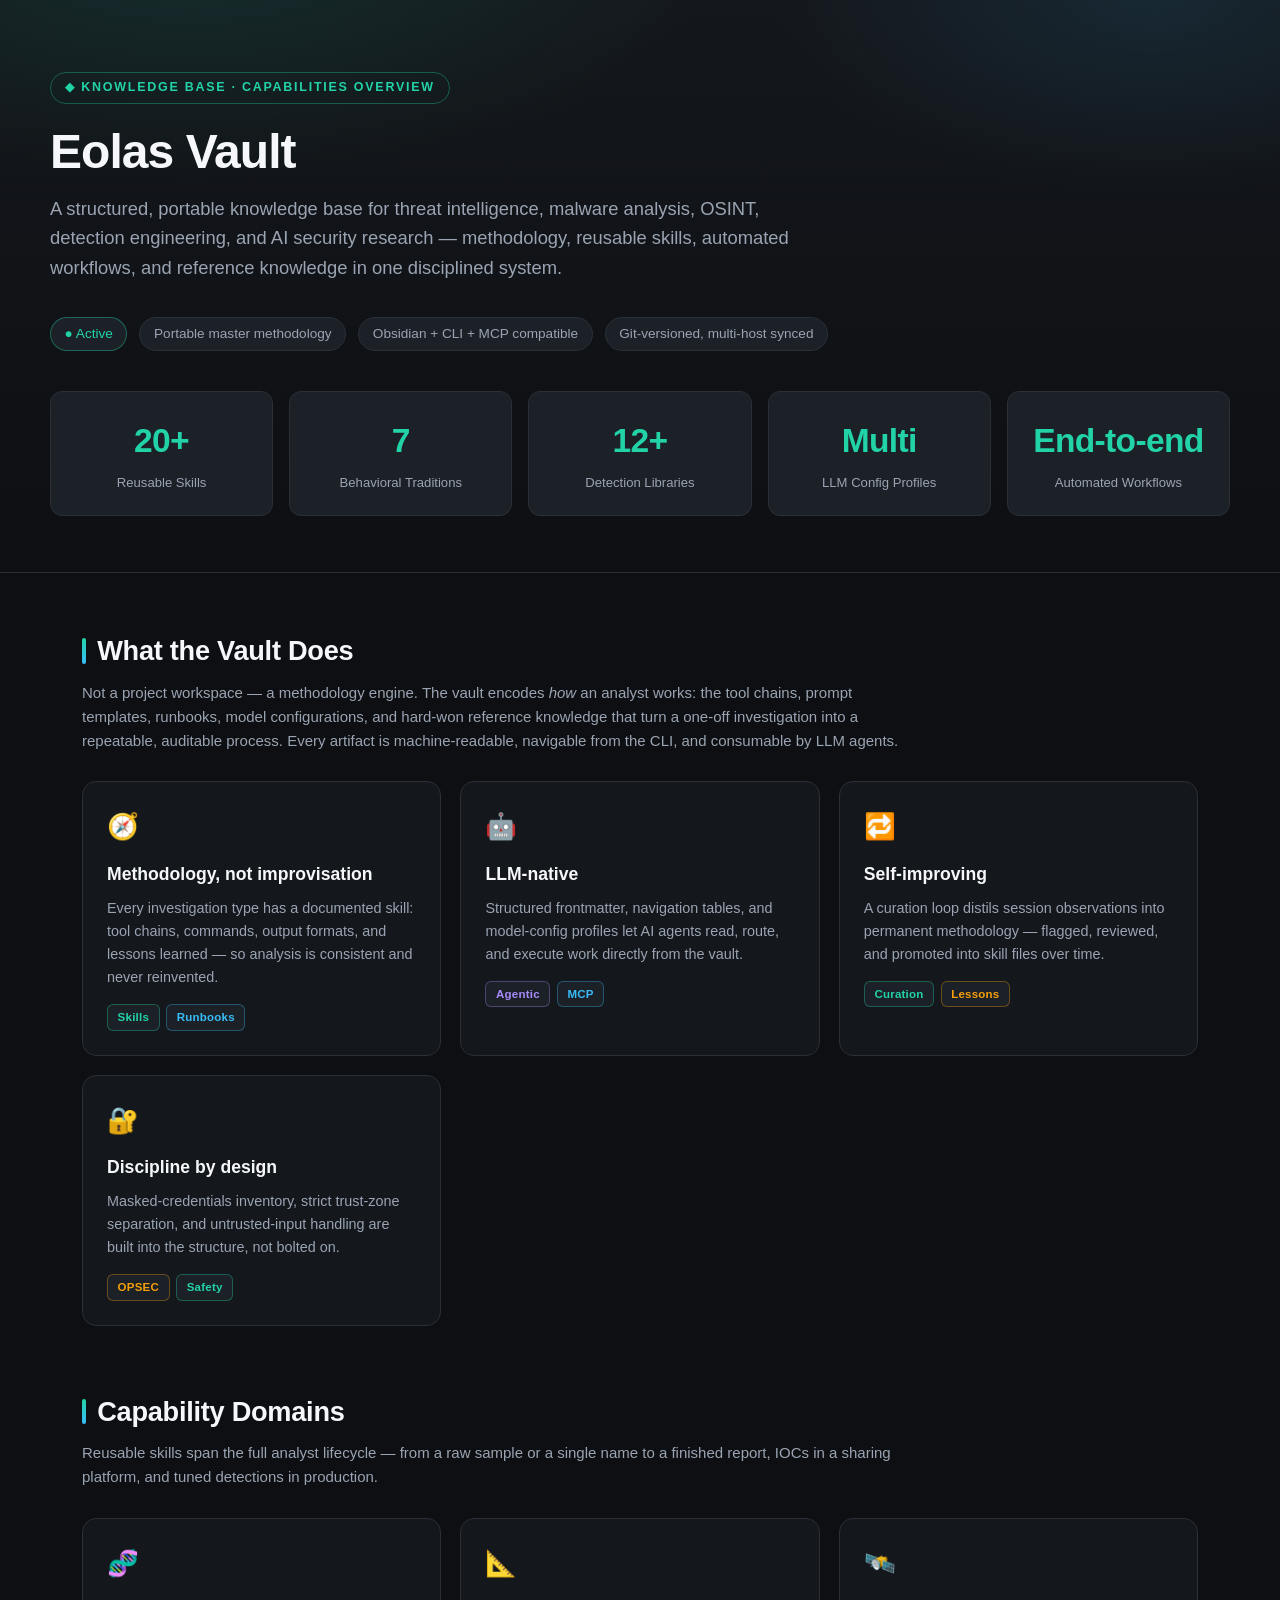
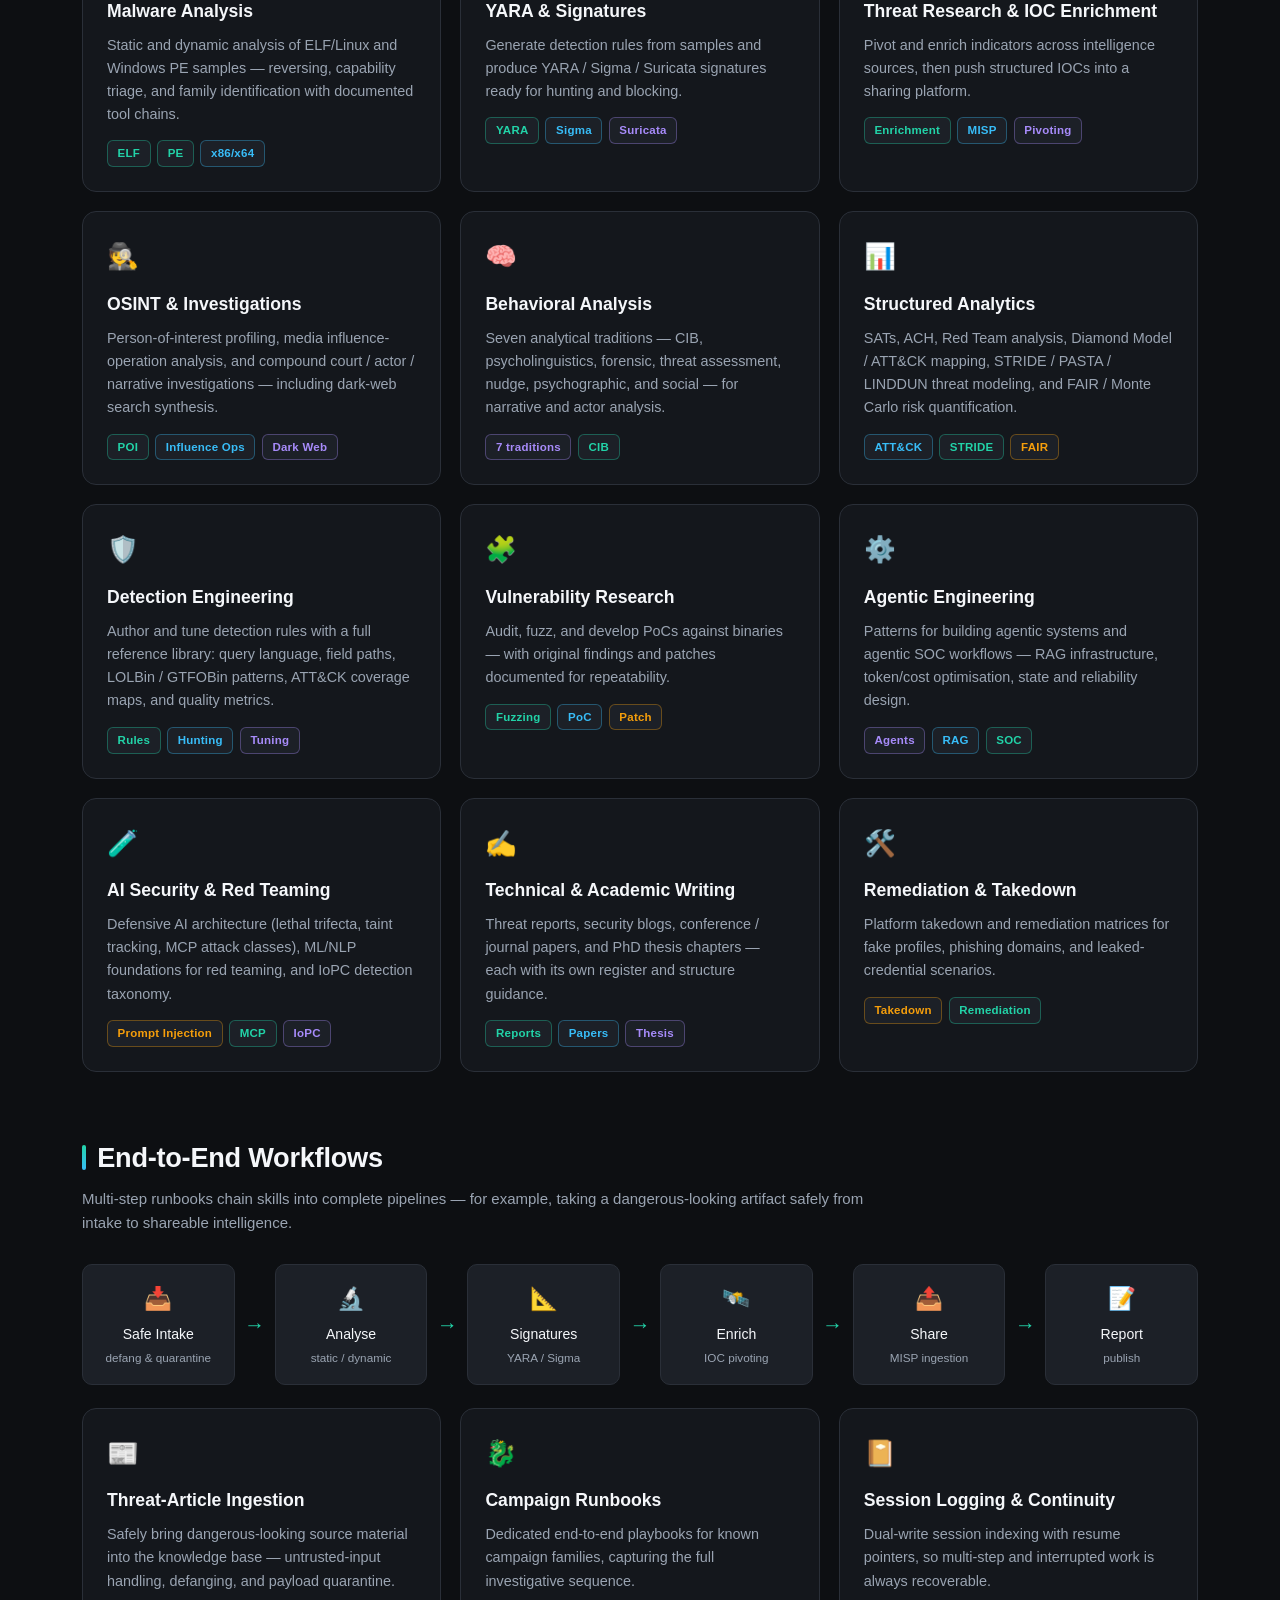
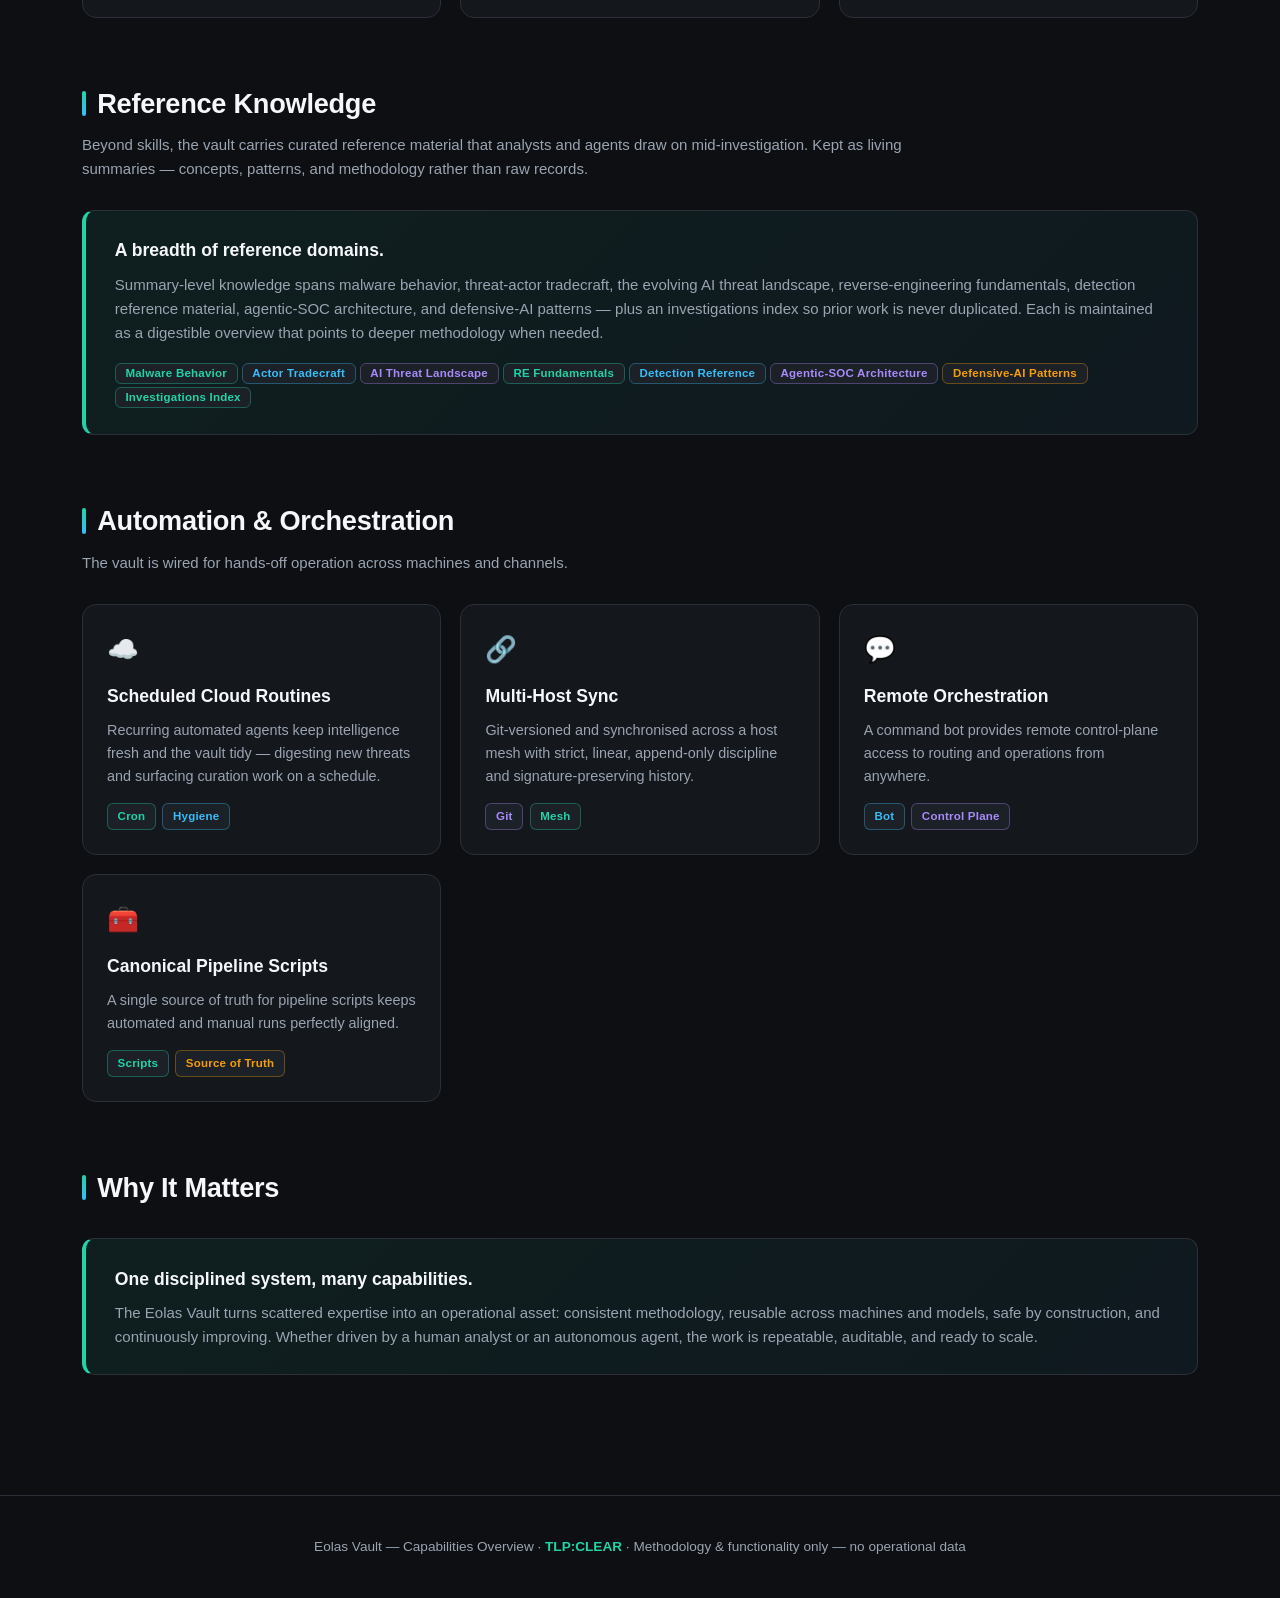
==== eolas-vault_capabilities.html @ a673d54e "Add graphical Eolas Vault capabilities overview page + README link" ====
<!DOCTYPE html>
<html lang="en">
<head>
<meta charset="UTF-8">
<meta name="viewport" content="width=device-width, initial-scale=1.0">
<title>Eolas Vault — Threat Intelligence & Analysis Knowledge Base</title>
<style>
  :root {
    --bg-primary: #0d0f12;
    --bg-secondary: #14171c;
    --bg-tertiary: #1c2027;
    --text-primary: #f5f7fa;
    --text-secondary: #9aa4b2;
    --accent: #22d3a8;
    --accent-2: #38bdf8;
    --accent-warn: #f59e0b;
    --accent-crit: #f87171;
    --accent-purple: #a78bfa;
    --border-color: #2a2f38;
  }
  * { margin: 0; padding: 0; box-sizing: border-box; }
  html { scroll-behavior: smooth; }
  body {
    background-color: var(--bg-primary);
    color: var(--text-primary);
    font-family: -apple-system, BlinkMacSystemFont, 'Segoe UI', Roboto, Inter, sans-serif;
    line-height: 1.6;
    font-size: 15px;
  }
  a { color: var(--accent-2); text-decoration: none; }
  a:hover { text-decoration: underline; }

  /* ---------- Header / Hero ---------- */
  header {
    padding: 4.5rem 2rem 3.5rem;
    border-bottom: 1px solid var(--border-color);
    background:
      radial-gradient(900px 400px at 15% -10%, rgba(34,211,168,0.12), transparent 60%),
      radial-gradient(700px 360px at 90% 0%, rgba(56,189,248,0.10), transparent 55%),
      linear-gradient(180deg, var(--bg-secondary) 0%, var(--bg-primary) 100%);
  }
  .header-inner { max-width: 1180px; margin: 0 auto; }
  .eyebrow {
    display: inline-flex; align-items: center; gap: 0.5rem;
    font-size: 0.78rem; letter-spacing: 0.14em; text-transform: uppercase;
    color: var(--accent); font-weight: 600;
    border: 1px solid rgba(34,211,168,0.35); border-radius: 999px;
    padding: 0.3rem 0.9rem; margin-bottom: 1.4rem;
  }
  .title {
    font-size: 3rem; font-weight: 800; line-height: 1.08;
    letter-spacing: -0.02em; margin-bottom: 1rem;
    background: linear-gradient(120deg, #f5f7fa 30%, #22d3a8 75%, #38bdf8);
    -webkit-background-clip: text; background-clip: text; color: transparent;
  }
  .subtitle {
    font-size: 1.15rem; color: var(--text-secondary);
    max-width: 760px; margin-bottom: 2.2rem;
  }
  .meta-bar {
    display: flex; flex-wrap: wrap; gap: 0.75rem; align-items: center;
    font-size: 0.85rem; color: var(--text-secondary); margin-bottom: 2.5rem;
  }
  .pill {
    background-color: var(--bg-tertiary); border: 1px solid var(--border-color);
    border-radius: 999px; padding: 0.3rem 0.85rem; font-weight: 500;
  }
  .pill.green { color: var(--accent); border-color: rgba(34,211,168,0.4); }

  .stats-grid {
    display: grid; grid-template-columns: repeat(auto-fit, minmax(150px, 1fr));
    gap: 1rem; margin-top: 0.5rem;
  }
  .stat-card {
    background-color: var(--bg-tertiary); border: 1px solid var(--border-color);
    padding: 1.4rem 1.2rem; border-radius: 12px; text-align: center;
    transition: transform .15s ease, border-color .15s ease;
  }
  .stat-card:hover { transform: translateY(-3px); border-color: var(--accent); }
  .stat-number {
    font-size: 2.1rem; font-weight: 800; color: var(--accent);
    letter-spacing: -0.02em; margin-bottom: 0.25rem;
  }
  .stat-label { color: var(--text-secondary); font-size: 0.82rem; }

  /* ---------- Main ---------- */
  main { max-width: 1180px; margin: 0 auto; padding: 3.5rem 2rem; }
  section { margin-bottom: 4rem; scroll-margin-top: 2rem; }
  .section-head { margin-bottom: 1.8rem; }
  .section-head h2 {
    font-size: 1.7rem; font-weight: 700; letter-spacing: -0.01em;
    display: flex; align-items: center; gap: 0.7rem;
  }
  .section-head .bar {
    width: 4px; height: 1.6rem; border-radius: 4px;
    background: linear-gradient(180deg, var(--accent), var(--accent-2));
  }
  .section-head p { color: var(--text-secondary); margin-top: 0.5rem; max-width: 820px; }

  .card-grid {
    display: grid; grid-template-columns: repeat(auto-fill, minmax(290px, 1fr)); gap: 1.2rem;
  }
  .card {
    background-color: var(--bg-secondary); border: 1px solid var(--border-color);
    border-radius: 14px; padding: 1.5rem; transition: transform .15s ease, border-color .15s ease, box-shadow .15s ease;
    position: relative; overflow: hidden;
  }
  .card::before {
    content: ""; position: absolute; inset: 0 0 auto 0; height: 3px;
    background: linear-gradient(90deg, var(--accent), var(--accent-2)); opacity: 0; transition: opacity .15s ease;
  }
  .card:hover { transform: translateY(-4px); border-color: var(--accent); box-shadow: 0 12px 30px -12px rgba(34,211,168,0.25); }
  .card:hover::before { opacity: 1; }
  .card .icon { font-size: 1.6rem; margin-bottom: 0.8rem; display: block; }
  .card h3 { font-size: 1.1rem; margin-bottom: 0.55rem; }
  .card p { color: var(--text-secondary); font-size: 0.9rem; }
  .card .tags { margin-top: 0.9rem; display: flex; flex-wrap: wrap; gap: 0.4rem; }
  .tag {
    font-size: 0.72rem; font-weight: 600; letter-spacing: 0.02em;
    padding: 0.2rem 0.6rem; border-radius: 6px;
    background-color: var(--bg-tertiary); color: var(--text-secondary); border: 1px solid var(--border-color);
  }
  .tag.a { color: var(--accent); border-color: rgba(34,211,168,0.35); }
  .tag.b { color: var(--accent-2); border-color: rgba(56,189,248,0.35); }
  .tag.c { color: var(--accent-purple); border-color: rgba(167,139,250,0.35); }
  .tag.w { color: var(--accent-warn); border-color: rgba(245,158,11,0.35); }

  /* feature list (workflows / pipeline) */
  .flow {
    display: flex; flex-wrap: wrap; align-items: stretch; gap: 0.6rem; margin-top: 0.5rem;
  }
  .flow-box {
    flex: 1 1 150px; background-color: var(--bg-tertiary); border: 1px solid var(--border-color);
    border-radius: 10px; padding: 1rem; text-align: center; font-size: 0.88rem;
  }
  .flow-box .fi { font-size: 1.4rem; display: block; margin-bottom: 0.4rem; }
  .flow-box small { color: var(--text-secondary); }
  .flow-arrow { align-self: center; color: var(--accent); font-size: 1.3rem; }

  /* two-column capability list */
  .domain-list { display: grid; grid-template-columns: repeat(auto-fill, minmax(330px,1fr)); gap: 0.7rem; }
  .domain-item {
    display: flex; gap: 0.85rem; align-items: flex-start;
    background-color: var(--bg-secondary); border: 1px solid var(--border-color);
    border-radius: 10px; padding: 1rem 1.1rem;
  }
  .domain-item .di { font-size: 1.25rem; flex-shrink: 0; }
  .domain-item strong { display: block; font-size: 0.95rem; margin-bottom: 0.15rem; }
  .domain-item span { color: var(--text-secondary); font-size: 0.85rem; }

  .callout {
    background: linear-gradient(135deg, rgba(34,211,168,0.08), rgba(56,189,248,0.06));
    border: 1px solid var(--border-color); border-left: 4px solid var(--accent);
    border-radius: 12px; padding: 1.6rem 1.8rem; margin-top: 1rem;
  }
  .callout h3 { font-size: 1.1rem; margin-bottom: 0.5rem; }
  .callout p { color: var(--text-secondary); }

  footer {
    text-align: center; padding: 2.5rem 2rem; border-top: 1px solid var(--border-color);
    color: var(--text-secondary); font-size: 0.85rem;
  }
  footer .tlp { color: var(--accent); font-weight: 600; }

  @media (max-width: 768px) {
    .title { font-size: 2.1rem; }
    header { padding: 3rem 1.4rem 2.5rem; }
    main { padding: 2.5rem 1.4rem; }
    .stats-grid { grid-template-columns: 1fr 1fr; }
    .flow-arrow { display: none; }
  }
</style>
</head>
<body>
<header>
  <div class="header-inner">
    <span class="eyebrow">◆ Knowledge Base · Capabilities Overview</span>
    <h1 class="title">Eolas Vault</h1>
    <p class="subtitle">
      A structured, portable knowledge base for threat intelligence, malware analysis,
      OSINT, detection engineering, and AI security research — methodology, reusable skills,
      automated workflows, and reference knowledge in one disciplined system.
    </p>
    <div class="meta-bar">
      <span class="pill green">● Active</span>
      <span class="pill">Portable master methodology</span>
      <span class="pill">Obsidian + CLI + MCP compatible</span>
      <span class="pill">Git-versioned, multi-host synced</span>
    </div>
    <div class="stats-grid">
      <div class="stat-card"><div class="stat-number">20+</div><div class="stat-label">Reusable Skills</div></div>
      <div class="stat-card"><div class="stat-number">7</div><div class="stat-label">Behavioral Traditions</div></div>
      <div class="stat-card"><div class="stat-number">12+</div><div class="stat-label">Detection Libraries</div></div>
      <div class="stat-card"><div class="stat-number">Multi</div><div class="stat-label">LLM Config Profiles</div></div>
      <div class="stat-card"><div class="stat-number">End-to-end</div><div class="stat-label">Automated Workflows</div></div>
    </div>
  </div>
</header>

<main>

  <!-- WHAT IT IS -->
  <section id="overview">
    <div class="section-head">
      <h2><span class="bar"></span>What the Vault Does</h2>
      <p>
        Not a project workspace — a methodology engine. The vault encodes <em>how</em> an analyst works:
        the tool chains, prompt templates, runbooks, model configurations, and hard-won reference knowledge
        that turn a one-off investigation into a repeatable, auditable process. Every artifact is machine-readable,
        navigable from the CLI, and consumable by LLM agents.
      </p>
    </div>
    <div class="card-grid">
      <div class="card"><span class="icon">🧭</span><h3>Methodology, not improvisation</h3><p>Every investigation type has a documented skill: tool chains, commands, output formats, and lessons learned — so analysis is consistent and never reinvented.</p><div class="tags"><span class="tag a">Skills</span><span class="tag b">Runbooks</span></div></div>
      <div class="card"><span class="icon">🤖</span><h3>LLM-native</h3><p>Structured frontmatter, navigation tables, and model-config profiles let AI agents read, route, and execute work directly from the vault.</p><div class="tags"><span class="tag c">Agentic</span><span class="tag b">MCP</span></div></div>
      <div class="card"><span class="icon">🔁</span><h3>Self-improving</h3><p>A curation loop distils session observations into permanent methodology — flagged, reviewed, and promoted into skill files over time.</p><div class="tags"><span class="tag a">Curation</span><span class="tag w">Lessons</span></div></div>
      <div class="card"><span class="icon">🔐</span><h3>Discipline by design</h3><p>Masked-credentials inventory, strict trust-zone separation, and untrusted-input handling are built into the structure, not bolted on.</p><div class="tags"><span class="tag w">OPSEC</span><span class="tag a">Safety</span></div></div>
    </div>
  </section>

  <!-- CORE CAPABILITY DOMAINS -->
  <section id="capabilities">
    <div class="section-head">
      <h2><span class="bar"></span>Capability Domains</h2>
      <p>Reusable skills span the full analyst lifecycle — from a raw sample or a single name to a finished report, IOCs in a sharing platform, and tuned detections in production.</p>
    </div>
    <div class="card-grid">
      <div class="card"><span class="icon">🧬</span><h3>Malware Analysis</h3><p>Static and dynamic analysis of ELF/Linux and Windows PE samples — reversing, capability triage, and family identification with documented tool chains.</p><div class="tags"><span class="tag a">ELF</span><span class="tag a">PE</span><span class="tag b">x86/x64</span></div></div>
      <div class="card"><span class="icon">📐</span><h3>YARA & Signatures</h3><p>Generate detection rules from samples and produce YARA / Sigma / Suricata signatures ready for hunting and blocking.</p><div class="tags"><span class="tag a">YARA</span><span class="tag b">Sigma</span><span class="tag c">Suricata</span></div></div>
      <div class="card"><span class="icon">🛰️</span><h3>Threat Research & IOC Enrichment</h3><p>Pivot and enrich indicators across intelligence sources, then push structured IOCs into a sharing platform.</p><div class="tags"><span class="tag a">Enrichment</span><span class="tag b">MISP</span><span class="tag c">Pivoting</span></div></div>
      <div class="card"><span class="icon">🕵️</span><h3>OSINT & Investigations</h3><p>Person-of-interest profiling, media influence-operation analysis, and compound court / actor / narrative investigations — including dark-web search synthesis.</p><div class="tags"><span class="tag a">POI</span><span class="tag b">Influence Ops</span><span class="tag c">Dark Web</span></div></div>
      <div class="card"><span class="icon">🧠</span><h3>Behavioral Analysis</h3><p>Seven analytical traditions — CIB, psycholinguistics, forensic, threat assessment, nudge, psychographic, and social — for narrative and actor analysis.</p><div class="tags"><span class="tag c">7 traditions</span><span class="tag a">CIB</span></div></div>
      <div class="card"><span class="icon">📊</span><h3>Structured Analytics</h3><p>SATs, ACH, Red Team analysis, Diamond Model / ATT&CK mapping, STRIDE / PASTA / LINDDUN threat modeling, and FAIR / Monte Carlo risk quantification.</p><div class="tags"><span class="tag b">ATT&CK</span><span class="tag a">STRIDE</span><span class="tag w">FAIR</span></div></div>
      <div class="card"><span class="icon">🛡️</span><h3>Detection Engineering</h3><p>Author and tune detection rules with a full reference library: query language, field paths, LOLBin / GTFOBin patterns, ATT&CK coverage maps, and quality metrics.</p><div class="tags"><span class="tag a">Rules</span><span class="tag b">Hunting</span><span class="tag c">Tuning</span></div></div>
      <div class="card"><span class="icon">🧩</span><h3>Vulnerability Research</h3><p>Audit, fuzz, and develop PoCs against binaries — with original findings and patches documented for repeatability.</p><div class="tags"><span class="tag a">Fuzzing</span><span class="tag b">PoC</span><span class="tag w">Patch</span></div></div>
      <div class="card"><span class="icon">⚙️</span><h3>Agentic Engineering</h3><p>Patterns for building agentic systems and agentic SOC workflows — RAG infrastructure, token/cost optimisation, state and reliability design.</p><div class="tags"><span class="tag c">Agents</span><span class="tag b">RAG</span><span class="tag a">SOC</span></div></div>
      <div class="card"><span class="icon">🧪</span><h3>AI Security & Red Teaming</h3><p>Defensive AI architecture (lethal trifecta, taint tracking, MCP attack classes), ML/NLP foundations for red teaming, and IoPC detection taxonomy.</p><div class="tags"><span class="tag w">Prompt Injection</span><span class="tag a">MCP</span><span class="tag c">IoPC</span></div></div>
      <div class="card"><span class="icon">✍️</span><h3>Technical & Academic Writing</h3><p>Threat reports, security blogs, conference / journal papers, and PhD thesis chapters — each with its own register and structure guidance.</p><div class="tags"><span class="tag a">Reports</span><span class="tag b">Papers</span><span class="tag c">Thesis</span></div></div>
      <div class="card"><span class="icon">🛠️</span><h3>Remediation & Takedown</h3><p>Platform takedown and remediation matrices for fake profiles, phishing domains, and leaked-credential scenarios.</p><div class="tags"><span class="tag w">Takedown</span><span class="tag a">Remediation</span></div></div>
    </div>
  </section>

  <!-- PIPELINE / WORKFLOW -->
  <section id="workflows">
    <div class="section-head">
      <h2><span class="bar"></span>End-to-End Workflows</h2>
      <p>Multi-step runbooks chain skills into complete pipelines — for example, taking a dangerous-looking artifact safely from intake to shareable intelligence.</p>
    </div>
    <div class="flow">
      <div class="flow-box"><span class="fi">📥</span>Safe Intake<br><small>defang & quarantine</small></div>
      <div class="flow-arrow">→</div>
      <div class="flow-box"><span class="fi">🔬</span>Analyse<br><small>static / dynamic</small></div>
      <div class="flow-arrow">→</div>
      <div class="flow-box"><span class="fi">📐</span>Signatures<br><small>YARA / Sigma</small></div>
      <div class="flow-arrow">→</div>
      <div class="flow-box"><span class="fi">🛰️</span>Enrich<br><small>IOC pivoting</small></div>
      <div class="flow-arrow">→</div>
      <div class="flow-box"><span class="fi">📤</span>Share<br><small>MISP ingestion</small></div>
      <div class="flow-arrow">→</div>
      <div class="flow-box"><span class="fi">📝</span>Report<br><small>publish</small></div>
    </div>
    <div class="card-grid" style="margin-top:1.4rem;">
      <div class="card"><span class="icon">📰</span><h3>Threat-Article Ingestion</h3><p>Safely bring dangerous-looking source material into the knowledge base — untrusted-input handling, defanging, and payload quarantine.</p></div>
      <div class="card"><span class="icon">🐉</span><h3>Campaign Runbooks</h3><p>Dedicated end-to-end playbooks for known campaign families, capturing the full investigative sequence.</p></div>
      <div class="card"><span class="icon">📔</span><h3>Session Logging & Continuity</h3><p>Dual-write session indexing with resume pointers, so multi-step and interrupted work is always recoverable.</p></div>
    </div>
  </section>

  <!-- KNOWLEDGE & REFERENCE -->
  <section id="knowledge">
    <div class="section-head">
      <h2><span class="bar"></span>Reference Knowledge</h2>
      <p>Beyond skills, the vault carries curated reference material that analysts and agents draw on mid-investigation. Kept as living summaries — concepts, patterns, and methodology rather than raw records.</p>
    </div>
    <div class="callout">
      <h3>A breadth of reference domains.</h3>
      <p>
        Summary-level knowledge spans malware behavior, threat-actor tradecraft, the evolving AI threat
        landscape, reverse-engineering fundamentals, detection reference material, agentic-SOC architecture,
        and defensive-AI patterns — plus an investigations index so prior work is never duplicated.
        Each is maintained as a digestible overview that points to deeper methodology when needed.
      </p>
      <div class="tags" style="margin-top:1rem;">
        <span class="tag a">Malware Behavior</span>
        <span class="tag b">Actor Tradecraft</span>
        <span class="tag c">AI Threat Landscape</span>
        <span class="tag a">RE Fundamentals</span>
        <span class="tag b">Detection Reference</span>
        <span class="tag c">Agentic-SOC Architecture</span>
        <span class="tag w">Defensive-AI Patterns</span>
        <span class="tag a">Investigations Index</span>
      </div>
    </div>
  </section>

  <!-- AUTOMATION / ORCHESTRATION -->
  <section id="automation">
    <div class="section-head">
      <h2><span class="bar"></span>Automation & Orchestration</h2>
      <p>The vault is wired for hands-off operation across machines and channels.</p>
    </div>
    <div class="card-grid">
      <div class="card"><span class="icon">☁️</span><h3>Scheduled Cloud Routines</h3><p>Recurring automated agents keep intelligence fresh and the vault tidy — digesting new threats and surfacing curation work on a schedule.</p><div class="tags"><span class="tag a">Cron</span><span class="tag b">Hygiene</span></div></div>
      <div class="card"><span class="icon">🔗</span><h3>Multi-Host Sync</h3><p>Git-versioned and synchronised across a host mesh with strict, linear, append-only discipline and signature-preserving history.</p><div class="tags"><span class="tag c">Git</span><span class="tag a">Mesh</span></div></div>
      <div class="card"><span class="icon">💬</span><h3>Remote Orchestration</h3><p>A command bot provides remote control-plane access to routing and operations from anywhere.</p><div class="tags"><span class="tag b">Bot</span><span class="tag c">Control Plane</span></div></div>
      <div class="card"><span class="icon">🧰</span><h3>Canonical Pipeline Scripts</h3><p>A single source of truth for pipeline scripts keeps automated and manual runs perfectly aligned.</p><div class="tags"><span class="tag a">Scripts</span><span class="tag w">Source of Truth</span></div></div>
    </div>
  </section>

  <!-- CLOSING CALLOUT -->
  <section id="why">
    <div class="section-head">
      <h2><span class="bar"></span>Why It Matters</h2>
    </div>
    <div class="callout">
      <h3>One disciplined system, many capabilities.</h3>
      <p>
        The Eolas Vault turns scattered expertise into an operational asset: consistent methodology,
        reusable across machines and models, safe by construction, and continuously improving.
        Whether driven by a human analyst or an autonomous agent, the work is repeatable, auditable,
        and ready to scale.
      </p>
    </div>
  </section>

</main>

<footer>
  Eolas Vault — Capabilities Overview · <span class="tlp">TLP:CLEAR</span> · Methodology &amp; functionality only — no operational data
</footer>
</body>
</html>
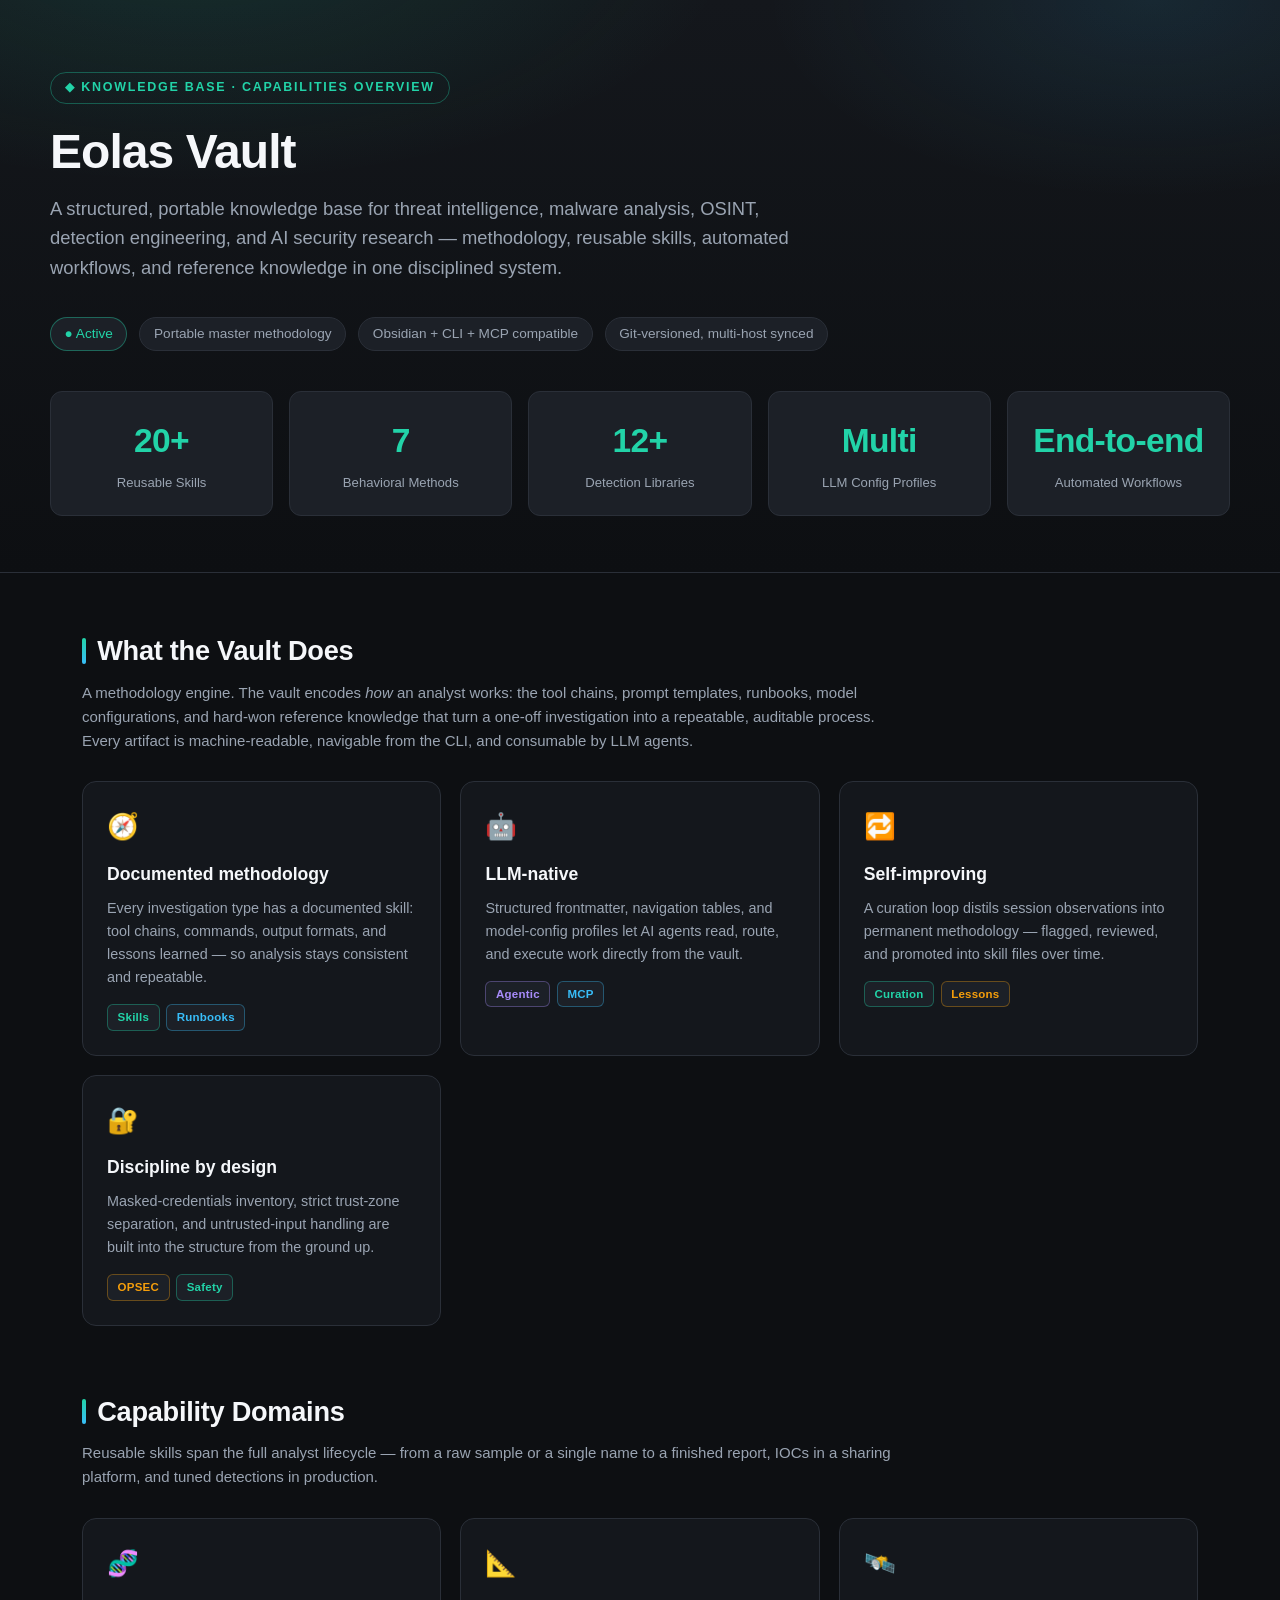
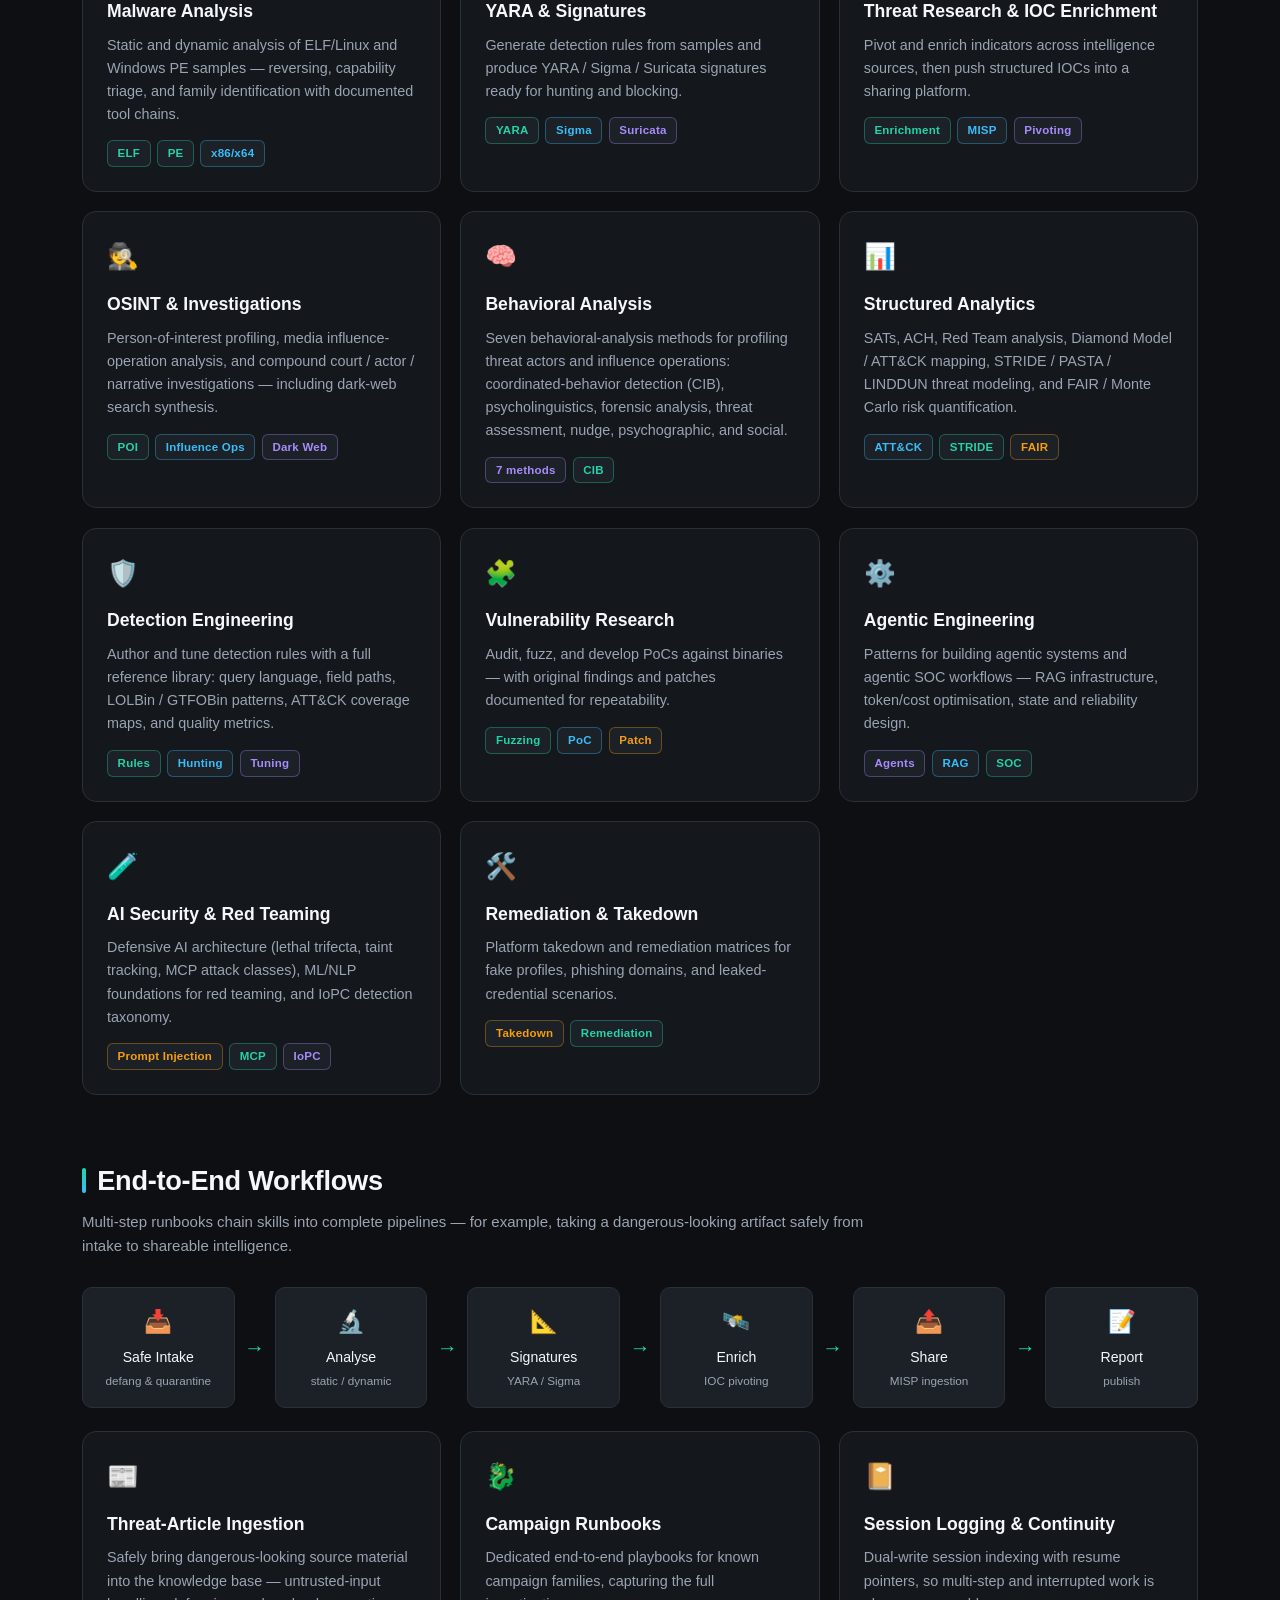
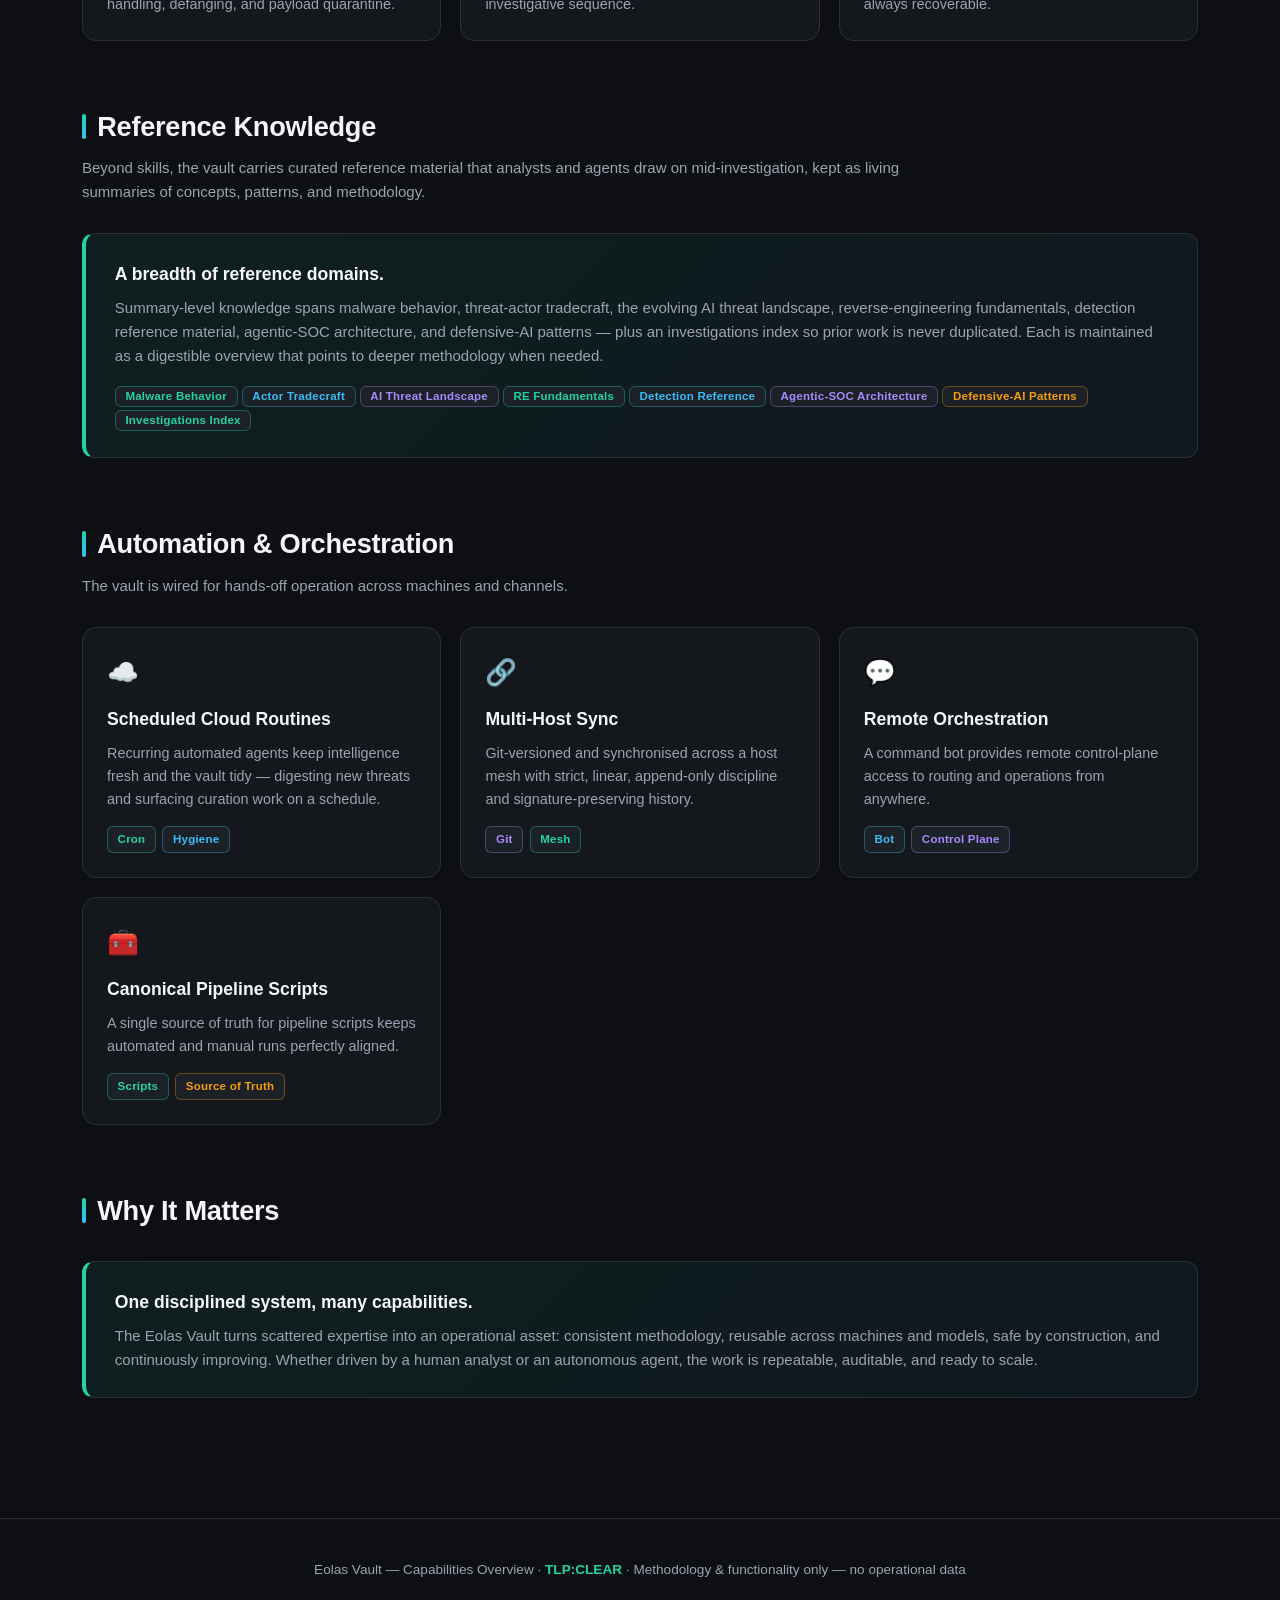
==== commit 9d5e16d4: "Clarify behavioral-analysis wording, drop contrast phrasing, remove writing card" ====
--- a/eolas-vault_capabilities.html
+++ b/eolas-vault_capabilities.html
@@ -189,7 +189,7 @@
     </div>
     <div class="stats-grid">
       <div class="stat-card"><div class="stat-number">20+</div><div class="stat-label">Reusable Skills</div></div>
-      <div class="stat-card"><div class="stat-number">7</div><div class="stat-label">Behavioral Traditions</div></div>
+      <div class="stat-card"><div class="stat-number">7</div><div class="stat-label">Behavioral Methods</div></div>
       <div class="stat-card"><div class="stat-number">12+</div><div class="stat-label">Detection Libraries</div></div>
       <div class="stat-card"><div class="stat-number">Multi</div><div class="stat-label">LLM Config Profiles</div></div>
       <div class="stat-card"><div class="stat-number">End-to-end</div><div class="stat-label">Automated Workflows</div></div>
@@ -204,17 +204,17 @@
     <div class="section-head">
       <h2><span class="bar"></span>What the Vault Does</h2>
       <p>
-        Not a project workspace — a methodology engine. The vault encodes <em>how</em> an analyst works:
+        A methodology engine. The vault encodes <em>how</em> an analyst works:
         the tool chains, prompt templates, runbooks, model configurations, and hard-won reference knowledge
         that turn a one-off investigation into a repeatable, auditable process. Every artifact is machine-readable,
         navigable from the CLI, and consumable by LLM agents.
       </p>
     </div>
     <div class="card-grid">
-      <div class="card"><span class="icon">🧭</span><h3>Methodology, not improvisation</h3><p>Every investigation type has a documented skill: tool chains, commands, output formats, and lessons learned — so analysis is consistent and never reinvented.</p><div class="tags"><span class="tag a">Skills</span><span class="tag b">Runbooks</span></div></div>
+      <div class="card"><span class="icon">🧭</span><h3>Documented methodology</h3><p>Every investigation type has a documented skill: tool chains, commands, output formats, and lessons learned — so analysis stays consistent and repeatable.</p><div class="tags"><span class="tag a">Skills</span><span class="tag b">Runbooks</span></div></div>
       <div class="card"><span class="icon">🤖</span><h3>LLM-native</h3><p>Structured frontmatter, navigation tables, and model-config profiles let AI agents read, route, and execute work directly from the vault.</p><div class="tags"><span class="tag c">Agentic</span><span class="tag b">MCP</span></div></div>
       <div class="card"><span class="icon">🔁</span><h3>Self-improving</h3><p>A curation loop distils session observations into permanent methodology — flagged, reviewed, and promoted into skill files over time.</p><div class="tags"><span class="tag a">Curation</span><span class="tag w">Lessons</span></div></div>
-      <div class="card"><span class="icon">🔐</span><h3>Discipline by design</h3><p>Masked-credentials inventory, strict trust-zone separation, and untrusted-input handling are built into the structure, not bolted on.</p><div class="tags"><span class="tag w">OPSEC</span><span class="tag a">Safety</span></div></div>
+      <div class="card"><span class="icon">🔐</span><h3>Discipline by design</h3><p>Masked-credentials inventory, strict trust-zone separation, and untrusted-input handling are built into the structure from the ground up.</p><div class="tags"><span class="tag w">OPSEC</span><span class="tag a">Safety</span></div></div>
     </div>
   </section>
 
@@ -229,13 +229,12 @@
       <div class="card"><span class="icon">📐</span><h3>YARA & Signatures</h3><p>Generate detection rules from samples and produce YARA / Sigma / Suricata signatures ready for hunting and blocking.</p><div class="tags"><span class="tag a">YARA</span><span class="tag b">Sigma</span><span class="tag c">Suricata</span></div></div>
       <div class="card"><span class="icon">🛰️</span><h3>Threat Research & IOC Enrichment</h3><p>Pivot and enrich indicators across intelligence sources, then push structured IOCs into a sharing platform.</p><div class="tags"><span class="tag a">Enrichment</span><span class="tag b">MISP</span><span class="tag c">Pivoting</span></div></div>
       <div class="card"><span class="icon">🕵️</span><h3>OSINT & Investigations</h3><p>Person-of-interest profiling, media influence-operation analysis, and compound court / actor / narrative investigations — including dark-web search synthesis.</p><div class="tags"><span class="tag a">POI</span><span class="tag b">Influence Ops</span><span class="tag c">Dark Web</span></div></div>
-      <div class="card"><span class="icon">🧠</span><h3>Behavioral Analysis</h3><p>Seven analytical traditions — CIB, psycholinguistics, forensic, threat assessment, nudge, psychographic, and social — for narrative and actor analysis.</p><div class="tags"><span class="tag c">7 traditions</span><span class="tag a">CIB</span></div></div>
+      <div class="card"><span class="icon">🧠</span><h3>Behavioral Analysis</h3><p>Seven behavioral-analysis methods for profiling threat actors and influence operations: coordinated-behavior detection (CIB), psycholinguistics, forensic analysis, threat assessment, nudge, psychographic, and social.</p><div class="tags"><span class="tag c">7 methods</span><span class="tag a">CIB</span></div></div>
       <div class="card"><span class="icon">📊</span><h3>Structured Analytics</h3><p>SATs, ACH, Red Team analysis, Diamond Model / ATT&CK mapping, STRIDE / PASTA / LINDDUN threat modeling, and FAIR / Monte Carlo risk quantification.</p><div class="tags"><span class="tag b">ATT&CK</span><span class="tag a">STRIDE</span><span class="tag w">FAIR</span></div></div>
       <div class="card"><span class="icon">🛡️</span><h3>Detection Engineering</h3><p>Author and tune detection rules with a full reference library: query language, field paths, LOLBin / GTFOBin patterns, ATT&CK coverage maps, and quality metrics.</p><div class="tags"><span class="tag a">Rules</span><span class="tag b">Hunting</span><span class="tag c">Tuning</span></div></div>
       <div class="card"><span class="icon">🧩</span><h3>Vulnerability Research</h3><p>Audit, fuzz, and develop PoCs against binaries — with original findings and patches documented for repeatability.</p><div class="tags"><span class="tag a">Fuzzing</span><span class="tag b">PoC</span><span class="tag w">Patch</span></div></div>
       <div class="card"><span class="icon">⚙️</span><h3>Agentic Engineering</h3><p>Patterns for building agentic systems and agentic SOC workflows — RAG infrastructure, token/cost optimisation, state and reliability design.</p><div class="tags"><span class="tag c">Agents</span><span class="tag b">RAG</span><span class="tag a">SOC</span></div></div>
       <div class="card"><span class="icon">🧪</span><h3>AI Security & Red Teaming</h3><p>Defensive AI architecture (lethal trifecta, taint tracking, MCP attack classes), ML/NLP foundations for red teaming, and IoPC detection taxonomy.</p><div class="tags"><span class="tag w">Prompt Injection</span><span class="tag a">MCP</span><span class="tag c">IoPC</span></div></div>
-      <div class="card"><span class="icon">✍️</span><h3>Technical & Academic Writing</h3><p>Threat reports, security blogs, conference / journal papers, and PhD thesis chapters — each with its own register and structure guidance.</p><div class="tags"><span class="tag a">Reports</span><span class="tag b">Papers</span><span class="tag c">Thesis</span></div></div>
       <div class="card"><span class="icon">🛠️</span><h3>Remediation & Takedown</h3><p>Platform takedown and remediation matrices for fake profiles, phishing domains, and leaked-credential scenarios.</p><div class="tags"><span class="tag w">Takedown</span><span class="tag a">Remediation</span></div></div>
     </div>
   </section>
@@ -270,7 +269,7 @@
   <section id="knowledge">
     <div class="section-head">
       <h2><span class="bar"></span>Reference Knowledge</h2>
-      <p>Beyond skills, the vault carries curated reference material that analysts and agents draw on mid-investigation. Kept as living summaries — concepts, patterns, and methodology rather than raw records.</p>
+      <p>Beyond skills, the vault carries curated reference material that analysts and agents draw on mid-investigation, kept as living summaries of concepts, patterns, and methodology.</p>
     </div>
     <div class="callout">
       <h3>A breadth of reference domains.</h3>
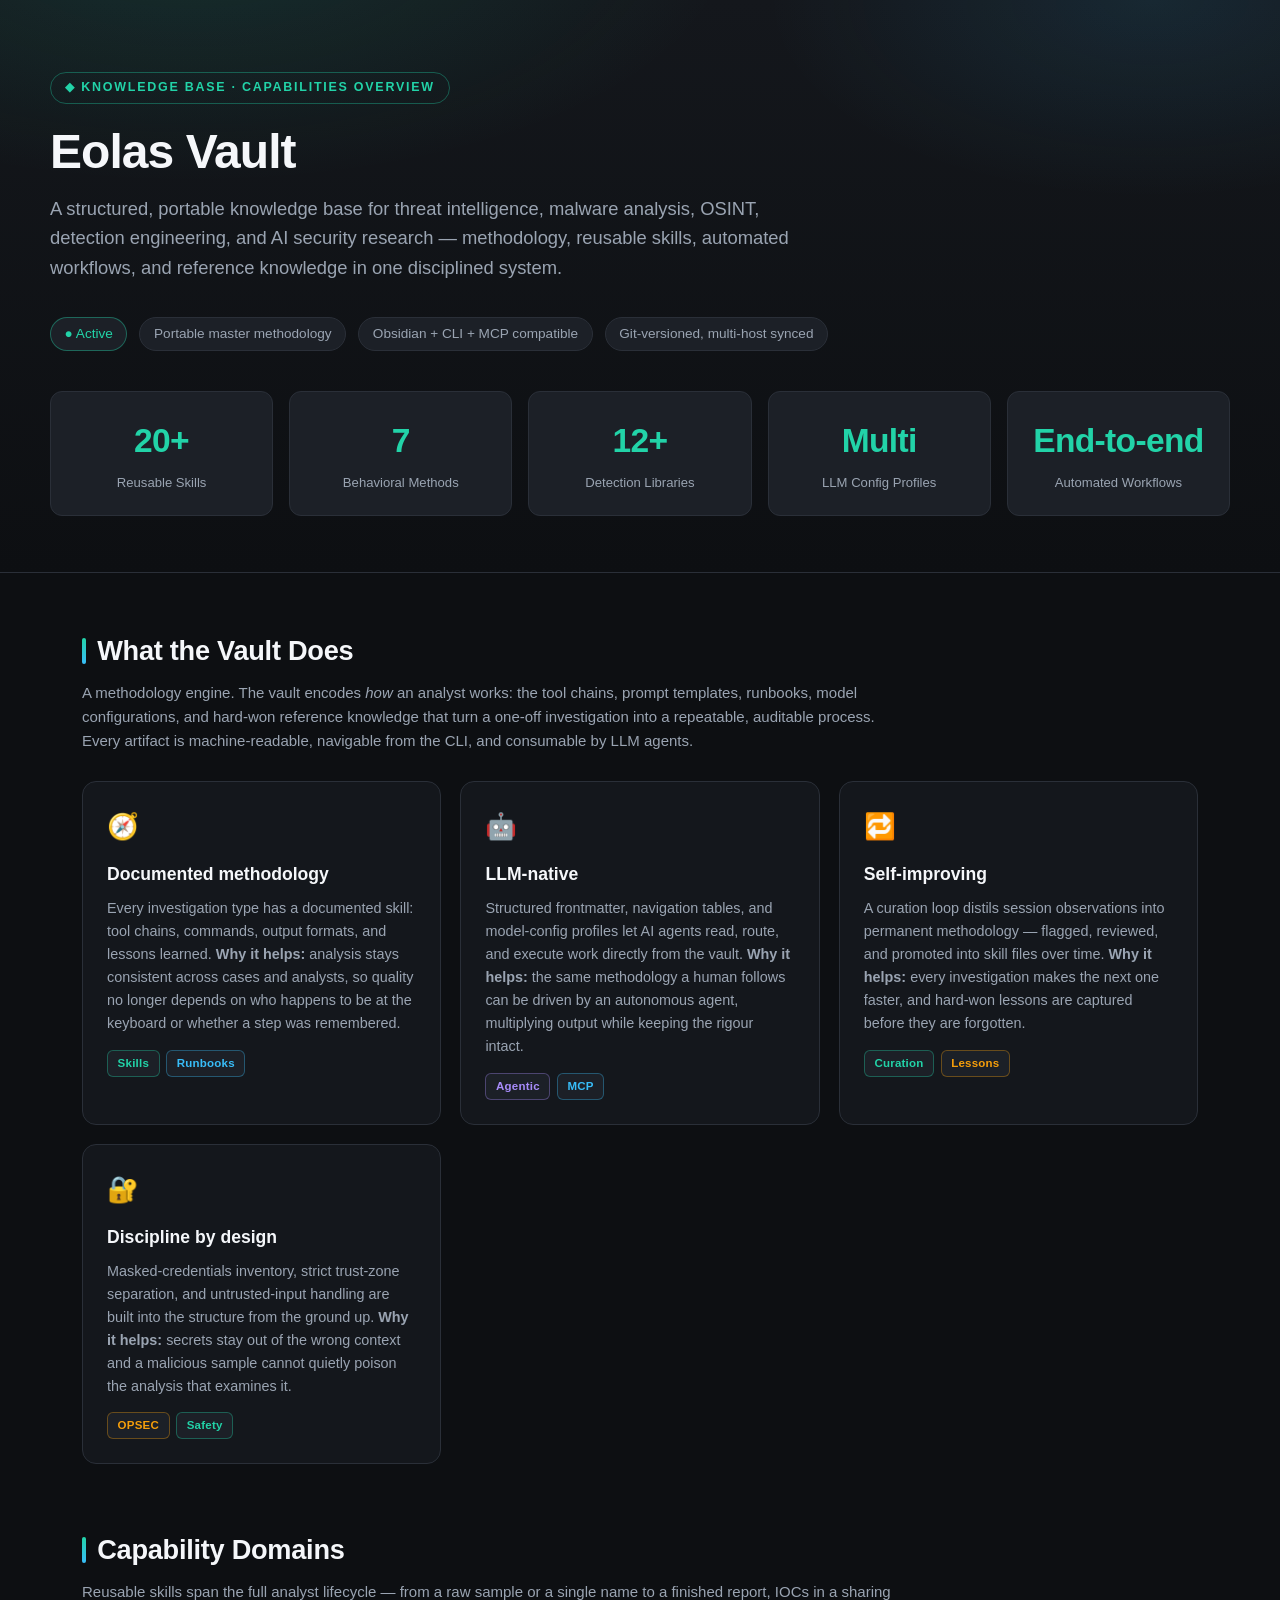
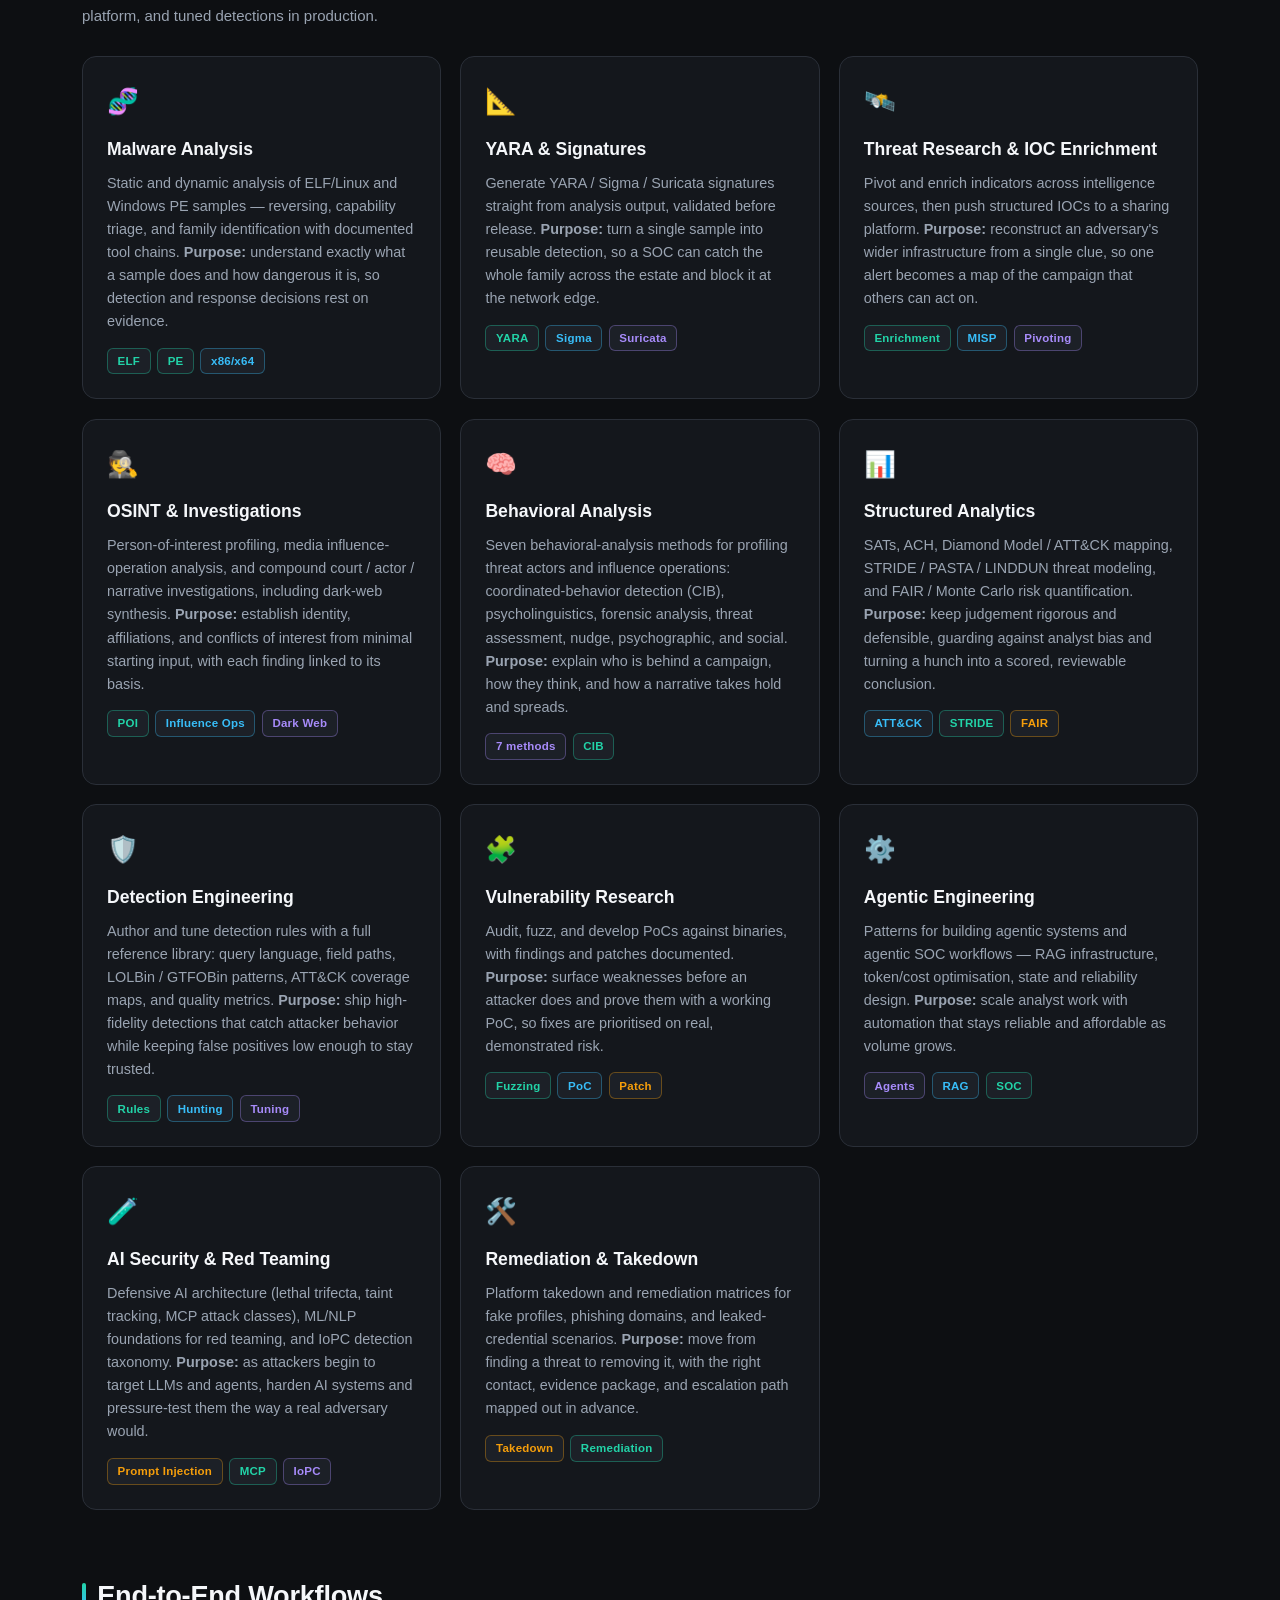
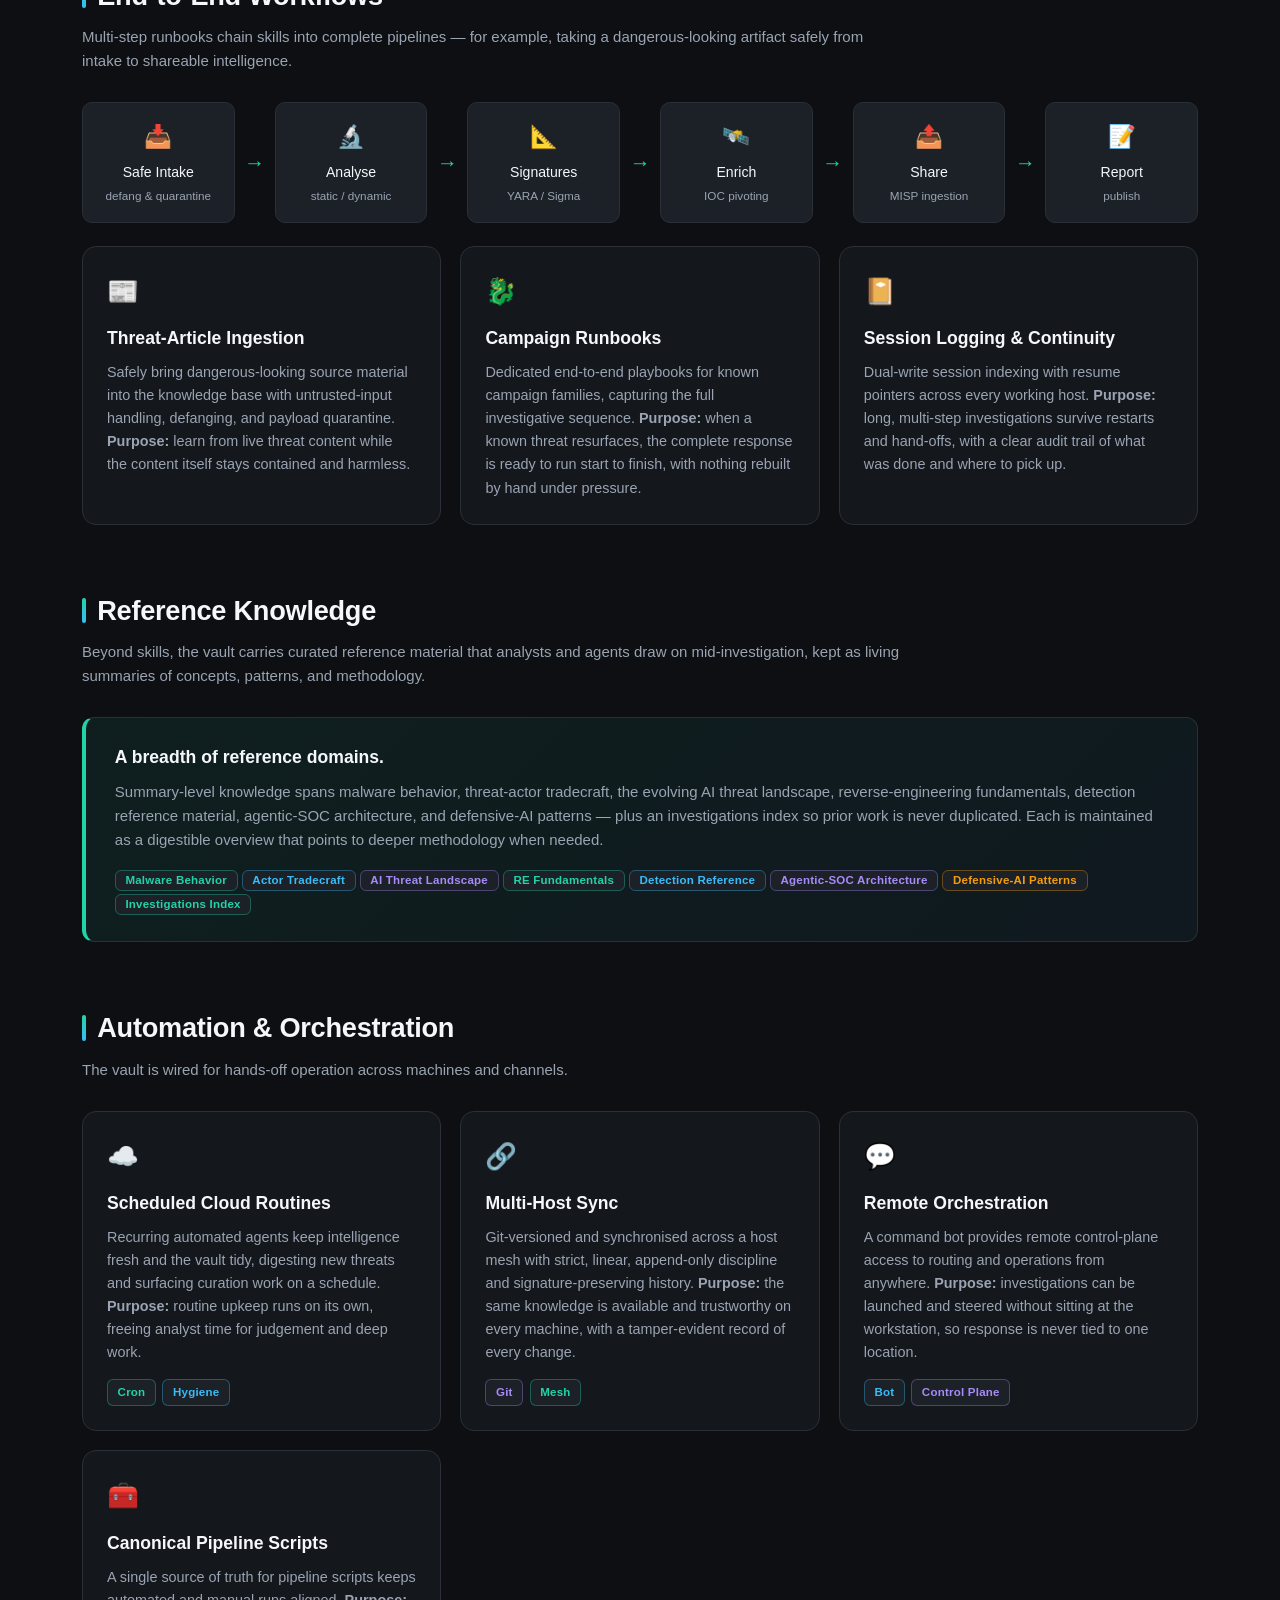
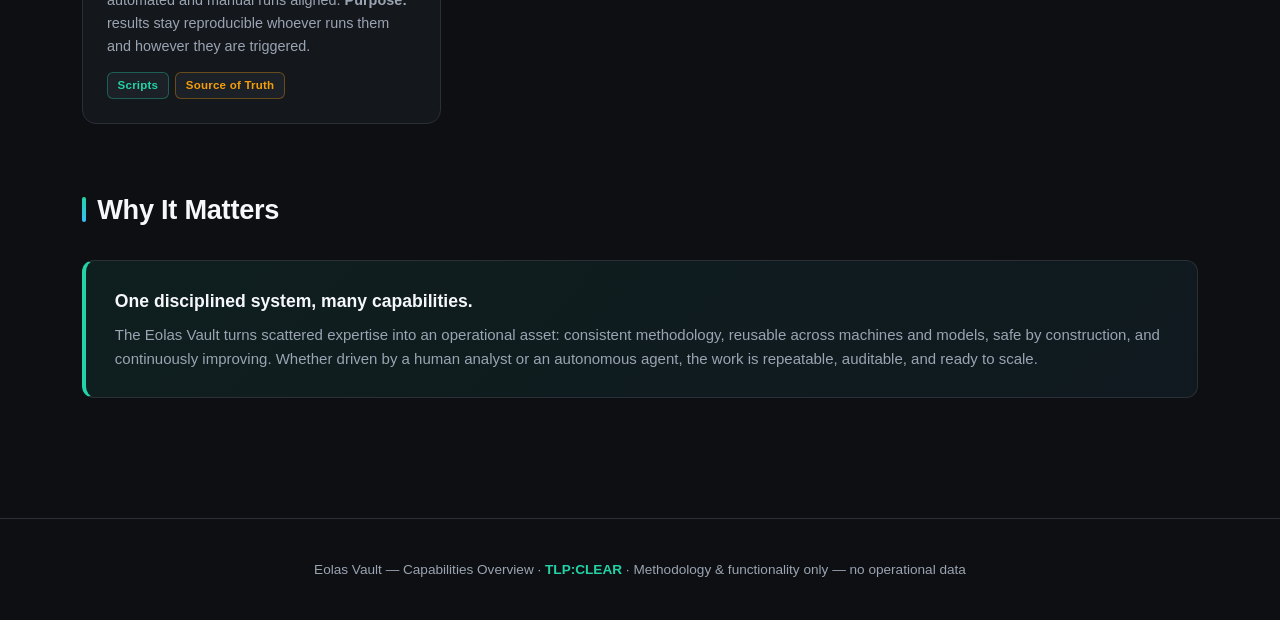
==== commit 3e0d66af: "Add purpose/value rationale to every capability on the overview page" ====
--- a/eolas-vault_capabilities.html
+++ b/eolas-vault_capabilities.html
@@ -211,10 +211,10 @@
       </p>
     </div>
     <div class="card-grid">
-      <div class="card"><span class="icon">🧭</span><h3>Documented methodology</h3><p>Every investigation type has a documented skill: tool chains, commands, output formats, and lessons learned — so analysis stays consistent and repeatable.</p><div class="tags"><span class="tag a">Skills</span><span class="tag b">Runbooks</span></div></div>
-      <div class="card"><span class="icon">🤖</span><h3>LLM-native</h3><p>Structured frontmatter, navigation tables, and model-config profiles let AI agents read, route, and execute work directly from the vault.</p><div class="tags"><span class="tag c">Agentic</span><span class="tag b">MCP</span></div></div>
-      <div class="card"><span class="icon">🔁</span><h3>Self-improving</h3><p>A curation loop distils session observations into permanent methodology — flagged, reviewed, and promoted into skill files over time.</p><div class="tags"><span class="tag a">Curation</span><span class="tag w">Lessons</span></div></div>
-      <div class="card"><span class="icon">🔐</span><h3>Discipline by design</h3><p>Masked-credentials inventory, strict trust-zone separation, and untrusted-input handling are built into the structure from the ground up.</p><div class="tags"><span class="tag w">OPSEC</span><span class="tag a">Safety</span></div></div>
+      <div class="card"><span class="icon">🧭</span><h3>Documented methodology</h3><p>Every investigation type has a documented skill: tool chains, commands, output formats, and lessons learned. <strong>Why it helps:</strong> analysis stays consistent across cases and analysts, so quality no longer depends on who happens to be at the keyboard or whether a step was remembered.</p><div class="tags"><span class="tag a">Skills</span><span class="tag b">Runbooks</span></div></div>
+      <div class="card"><span class="icon">🤖</span><h3>LLM-native</h3><p>Structured frontmatter, navigation tables, and model-config profiles let AI agents read, route, and execute work directly from the vault. <strong>Why it helps:</strong> the same methodology a human follows can be driven by an autonomous agent, multiplying output while keeping the rigour intact.</p><div class="tags"><span class="tag c">Agentic</span><span class="tag b">MCP</span></div></div>
+      <div class="card"><span class="icon">🔁</span><h3>Self-improving</h3><p>A curation loop distils session observations into permanent methodology — flagged, reviewed, and promoted into skill files over time. <strong>Why it helps:</strong> every investigation makes the next one faster, and hard-won lessons are captured before they are forgotten.</p><div class="tags"><span class="tag a">Curation</span><span class="tag w">Lessons</span></div></div>
+      <div class="card"><span class="icon">🔐</span><h3>Discipline by design</h3><p>Masked-credentials inventory, strict trust-zone separation, and untrusted-input handling are built into the structure from the ground up. <strong>Why it helps:</strong> secrets stay out of the wrong context and a malicious sample cannot quietly poison the analysis that examines it.</p><div class="tags"><span class="tag w">OPSEC</span><span class="tag a">Safety</span></div></div>
     </div>
   </section>
 
@@ -225,17 +225,17 @@
       <p>Reusable skills span the full analyst lifecycle — from a raw sample or a single name to a finished report, IOCs in a sharing platform, and tuned detections in production.</p>
     </div>
     <div class="card-grid">
-      <div class="card"><span class="icon">🧬</span><h3>Malware Analysis</h3><p>Static and dynamic analysis of ELF/Linux and Windows PE samples — reversing, capability triage, and family identification with documented tool chains.</p><div class="tags"><span class="tag a">ELF</span><span class="tag a">PE</span><span class="tag b">x86/x64</span></div></div>
-      <div class="card"><span class="icon">📐</span><h3>YARA & Signatures</h3><p>Generate detection rules from samples and produce YARA / Sigma / Suricata signatures ready for hunting and blocking.</p><div class="tags"><span class="tag a">YARA</span><span class="tag b">Sigma</span><span class="tag c">Suricata</span></div></div>
-      <div class="card"><span class="icon">🛰️</span><h3>Threat Research & IOC Enrichment</h3><p>Pivot and enrich indicators across intelligence sources, then push structured IOCs into a sharing platform.</p><div class="tags"><span class="tag a">Enrichment</span><span class="tag b">MISP</span><span class="tag c">Pivoting</span></div></div>
-      <div class="card"><span class="icon">🕵️</span><h3>OSINT & Investigations</h3><p>Person-of-interest profiling, media influence-operation analysis, and compound court / actor / narrative investigations — including dark-web search synthesis.</p><div class="tags"><span class="tag a">POI</span><span class="tag b">Influence Ops</span><span class="tag c">Dark Web</span></div></div>
-      <div class="card"><span class="icon">🧠</span><h3>Behavioral Analysis</h3><p>Seven behavioral-analysis methods for profiling threat actors and influence operations: coordinated-behavior detection (CIB), psycholinguistics, forensic analysis, threat assessment, nudge, psychographic, and social.</p><div class="tags"><span class="tag c">7 methods</span><span class="tag a">CIB</span></div></div>
-      <div class="card"><span class="icon">📊</span><h3>Structured Analytics</h3><p>SATs, ACH, Red Team analysis, Diamond Model / ATT&CK mapping, STRIDE / PASTA / LINDDUN threat modeling, and FAIR / Monte Carlo risk quantification.</p><div class="tags"><span class="tag b">ATT&CK</span><span class="tag a">STRIDE</span><span class="tag w">FAIR</span></div></div>
-      <div class="card"><span class="icon">🛡️</span><h3>Detection Engineering</h3><p>Author and tune detection rules with a full reference library: query language, field paths, LOLBin / GTFOBin patterns, ATT&CK coverage maps, and quality metrics.</p><div class="tags"><span class="tag a">Rules</span><span class="tag b">Hunting</span><span class="tag c">Tuning</span></div></div>
-      <div class="card"><span class="icon">🧩</span><h3>Vulnerability Research</h3><p>Audit, fuzz, and develop PoCs against binaries — with original findings and patches documented for repeatability.</p><div class="tags"><span class="tag a">Fuzzing</span><span class="tag b">PoC</span><span class="tag w">Patch</span></div></div>
-      <div class="card"><span class="icon">⚙️</span><h3>Agentic Engineering</h3><p>Patterns for building agentic systems and agentic SOC workflows — RAG infrastructure, token/cost optimisation, state and reliability design.</p><div class="tags"><span class="tag c">Agents</span><span class="tag b">RAG</span><span class="tag a">SOC</span></div></div>
-      <div class="card"><span class="icon">🧪</span><h3>AI Security & Red Teaming</h3><p>Defensive AI architecture (lethal trifecta, taint tracking, MCP attack classes), ML/NLP foundations for red teaming, and IoPC detection taxonomy.</p><div class="tags"><span class="tag w">Prompt Injection</span><span class="tag a">MCP</span><span class="tag c">IoPC</span></div></div>
-      <div class="card"><span class="icon">🛠️</span><h3>Remediation & Takedown</h3><p>Platform takedown and remediation matrices for fake profiles, phishing domains, and leaked-credential scenarios.</p><div class="tags"><span class="tag w">Takedown</span><span class="tag a">Remediation</span></div></div>
+      <div class="card"><span class="icon">🧬</span><h3>Malware Analysis</h3><p>Static and dynamic analysis of ELF/Linux and Windows PE samples — reversing, capability triage, and family identification with documented tool chains. <strong>Purpose:</strong> understand exactly what a sample does and how dangerous it is, so detection and response decisions rest on evidence.</p><div class="tags"><span class="tag a">ELF</span><span class="tag a">PE</span><span class="tag b">x86/x64</span></div></div>
+      <div class="card"><span class="icon">📐</span><h3>YARA & Signatures</h3><p>Generate YARA / Sigma / Suricata signatures straight from analysis output, validated before release. <strong>Purpose:</strong> turn a single sample into reusable detection, so a SOC can catch the whole family across the estate and block it at the network edge.</p><div class="tags"><span class="tag a">YARA</span><span class="tag b">Sigma</span><span class="tag c">Suricata</span></div></div>
+      <div class="card"><span class="icon">🛰️</span><h3>Threat Research & IOC Enrichment</h3><p>Pivot and enrich indicators across intelligence sources, then push structured IOCs to a sharing platform. <strong>Purpose:</strong> reconstruct an adversary's wider infrastructure from a single clue, so one alert becomes a map of the campaign that others can act on.</p><div class="tags"><span class="tag a">Enrichment</span><span class="tag b">MISP</span><span class="tag c">Pivoting</span></div></div>
+      <div class="card"><span class="icon">🕵️</span><h3>OSINT & Investigations</h3><p>Person-of-interest profiling, media influence-operation analysis, and compound court / actor / narrative investigations, including dark-web synthesis. <strong>Purpose:</strong> establish identity, affiliations, and conflicts of interest from minimal starting input, with each finding linked to its basis.</p><div class="tags"><span class="tag a">POI</span><span class="tag b">Influence Ops</span><span class="tag c">Dark Web</span></div></div>
+      <div class="card"><span class="icon">🧠</span><h3>Behavioral Analysis</h3><p>Seven behavioral-analysis methods for profiling threat actors and influence operations: coordinated-behavior detection (CIB), psycholinguistics, forensic analysis, threat assessment, nudge, psychographic, and social. <strong>Purpose:</strong> explain who is behind a campaign, how they think, and how a narrative takes hold and spreads.</p><div class="tags"><span class="tag c">7 methods</span><span class="tag a">CIB</span></div></div>
+      <div class="card"><span class="icon">📊</span><h3>Structured Analytics</h3><p>SATs, ACH, Diamond Model / ATT&CK mapping, STRIDE / PASTA / LINDDUN threat modeling, and FAIR / Monte Carlo risk quantification. <strong>Purpose:</strong> keep judgement rigorous and defensible, guarding against analyst bias and turning a hunch into a scored, reviewable conclusion.</p><div class="tags"><span class="tag b">ATT&CK</span><span class="tag a">STRIDE</span><span class="tag w">FAIR</span></div></div>
+      <div class="card"><span class="icon">🛡️</span><h3>Detection Engineering</h3><p>Author and tune detection rules with a full reference library: query language, field paths, LOLBin / GTFOBin patterns, ATT&CK coverage maps, and quality metrics. <strong>Purpose:</strong> ship high-fidelity detections that catch attacker behavior while keeping false positives low enough to stay trusted.</p><div class="tags"><span class="tag a">Rules</span><span class="tag b">Hunting</span><span class="tag c">Tuning</span></div></div>
+      <div class="card"><span class="icon">🧩</span><h3>Vulnerability Research</h3><p>Audit, fuzz, and develop PoCs against binaries, with findings and patches documented. <strong>Purpose:</strong> surface weaknesses before an attacker does and prove them with a working PoC, so fixes are prioritised on real, demonstrated risk.</p><div class="tags"><span class="tag a">Fuzzing</span><span class="tag b">PoC</span><span class="tag w">Patch</span></div></div>
+      <div class="card"><span class="icon">⚙️</span><h3>Agentic Engineering</h3><p>Patterns for building agentic systems and agentic SOC workflows — RAG infrastructure, token/cost optimisation, state and reliability design. <strong>Purpose:</strong> scale analyst work with automation that stays reliable and affordable as volume grows.</p><div class="tags"><span class="tag c">Agents</span><span class="tag b">RAG</span><span class="tag a">SOC</span></div></div>
+      <div class="card"><span class="icon">🧪</span><h3>AI Security & Red Teaming</h3><p>Defensive AI architecture (lethal trifecta, taint tracking, MCP attack classes), ML/NLP foundations for red teaming, and IoPC detection taxonomy. <strong>Purpose:</strong> as attackers begin to target LLMs and agents, harden AI systems and pressure-test them the way a real adversary would.</p><div class="tags"><span class="tag w">Prompt Injection</span><span class="tag a">MCP</span><span class="tag c">IoPC</span></div></div>
+      <div class="card"><span class="icon">🛠️</span><h3>Remediation & Takedown</h3><p>Platform takedown and remediation matrices for fake profiles, phishing domains, and leaked-credential scenarios. <strong>Purpose:</strong> move from finding a threat to removing it, with the right contact, evidence package, and escalation path mapped out in advance.</p><div class="tags"><span class="tag w">Takedown</span><span class="tag a">Remediation</span></div></div>
     </div>
   </section>
 
@@ -259,9 +259,9 @@
       <div class="flow-box"><span class="fi">📝</span>Report<br><small>publish</small></div>
     </div>
     <div class="card-grid" style="margin-top:1.4rem;">
-      <div class="card"><span class="icon">📰</span><h3>Threat-Article Ingestion</h3><p>Safely bring dangerous-looking source material into the knowledge base — untrusted-input handling, defanging, and payload quarantine.</p></div>
-      <div class="card"><span class="icon">🐉</span><h3>Campaign Runbooks</h3><p>Dedicated end-to-end playbooks for known campaign families, capturing the full investigative sequence.</p></div>
-      <div class="card"><span class="icon">📔</span><h3>Session Logging & Continuity</h3><p>Dual-write session indexing with resume pointers, so multi-step and interrupted work is always recoverable.</p></div>
+      <div class="card"><span class="icon">📰</span><h3>Threat-Article Ingestion</h3><p>Safely bring dangerous-looking source material into the knowledge base with untrusted-input handling, defanging, and payload quarantine. <strong>Purpose:</strong> learn from live threat content while the content itself stays contained and harmless.</p></div>
+      <div class="card"><span class="icon">🐉</span><h3>Campaign Runbooks</h3><p>Dedicated end-to-end playbooks for known campaign families, capturing the full investigative sequence. <strong>Purpose:</strong> when a known threat resurfaces, the complete response is ready to run start to finish, with nothing rebuilt by hand under pressure.</p></div>
+      <div class="card"><span class="icon">📔</span><h3>Session Logging & Continuity</h3><p>Dual-write session indexing with resume pointers across every working host. <strong>Purpose:</strong> long, multi-step investigations survive restarts and hand-offs, with a clear audit trail of what was done and where to pick up.</p></div>
     </div>
   </section>
 
@@ -299,10 +299,10 @@
       <p>The vault is wired for hands-off operation across machines and channels.</p>
     </div>
     <div class="card-grid">
-      <div class="card"><span class="icon">☁️</span><h3>Scheduled Cloud Routines</h3><p>Recurring automated agents keep intelligence fresh and the vault tidy — digesting new threats and surfacing curation work on a schedule.</p><div class="tags"><span class="tag a">Cron</span><span class="tag b">Hygiene</span></div></div>
-      <div class="card"><span class="icon">🔗</span><h3>Multi-Host Sync</h3><p>Git-versioned and synchronised across a host mesh with strict, linear, append-only discipline and signature-preserving history.</p><div class="tags"><span class="tag c">Git</span><span class="tag a">Mesh</span></div></div>
-      <div class="card"><span class="icon">💬</span><h3>Remote Orchestration</h3><p>A command bot provides remote control-plane access to routing and operations from anywhere.</p><div class="tags"><span class="tag b">Bot</span><span class="tag c">Control Plane</span></div></div>
-      <div class="card"><span class="icon">🧰</span><h3>Canonical Pipeline Scripts</h3><p>A single source of truth for pipeline scripts keeps automated and manual runs perfectly aligned.</p><div class="tags"><span class="tag a">Scripts</span><span class="tag w">Source of Truth</span></div></div>
+      <div class="card"><span class="icon">☁️</span><h3>Scheduled Cloud Routines</h3><p>Recurring automated agents keep intelligence fresh and the vault tidy, digesting new threats and surfacing curation work on a schedule. <strong>Purpose:</strong> routine upkeep runs on its own, freeing analyst time for judgement and deep work.</p><div class="tags"><span class="tag a">Cron</span><span class="tag b">Hygiene</span></div></div>
+      <div class="card"><span class="icon">🔗</span><h3>Multi-Host Sync</h3><p>Git-versioned and synchronised across a host mesh with strict, linear, append-only discipline and signature-preserving history. <strong>Purpose:</strong> the same knowledge is available and trustworthy on every machine, with a tamper-evident record of every change.</p><div class="tags"><span class="tag c">Git</span><span class="tag a">Mesh</span></div></div>
+      <div class="card"><span class="icon">💬</span><h3>Remote Orchestration</h3><p>A command bot provides remote control-plane access to routing and operations from anywhere. <strong>Purpose:</strong> investigations can be launched and steered without sitting at the workstation, so response is never tied to one location.</p><div class="tags"><span class="tag b">Bot</span><span class="tag c">Control Plane</span></div></div>
+      <div class="card"><span class="icon">🧰</span><h3>Canonical Pipeline Scripts</h3><p>A single source of truth for pipeline scripts keeps automated and manual runs aligned. <strong>Purpose:</strong> results stay reproducible whoever runs them and however they are triggered.</p><div class="tags"><span class="tag a">Scripts</span><span class="tag w">Source of Truth</span></div></div>
     </div>
   </section>
 
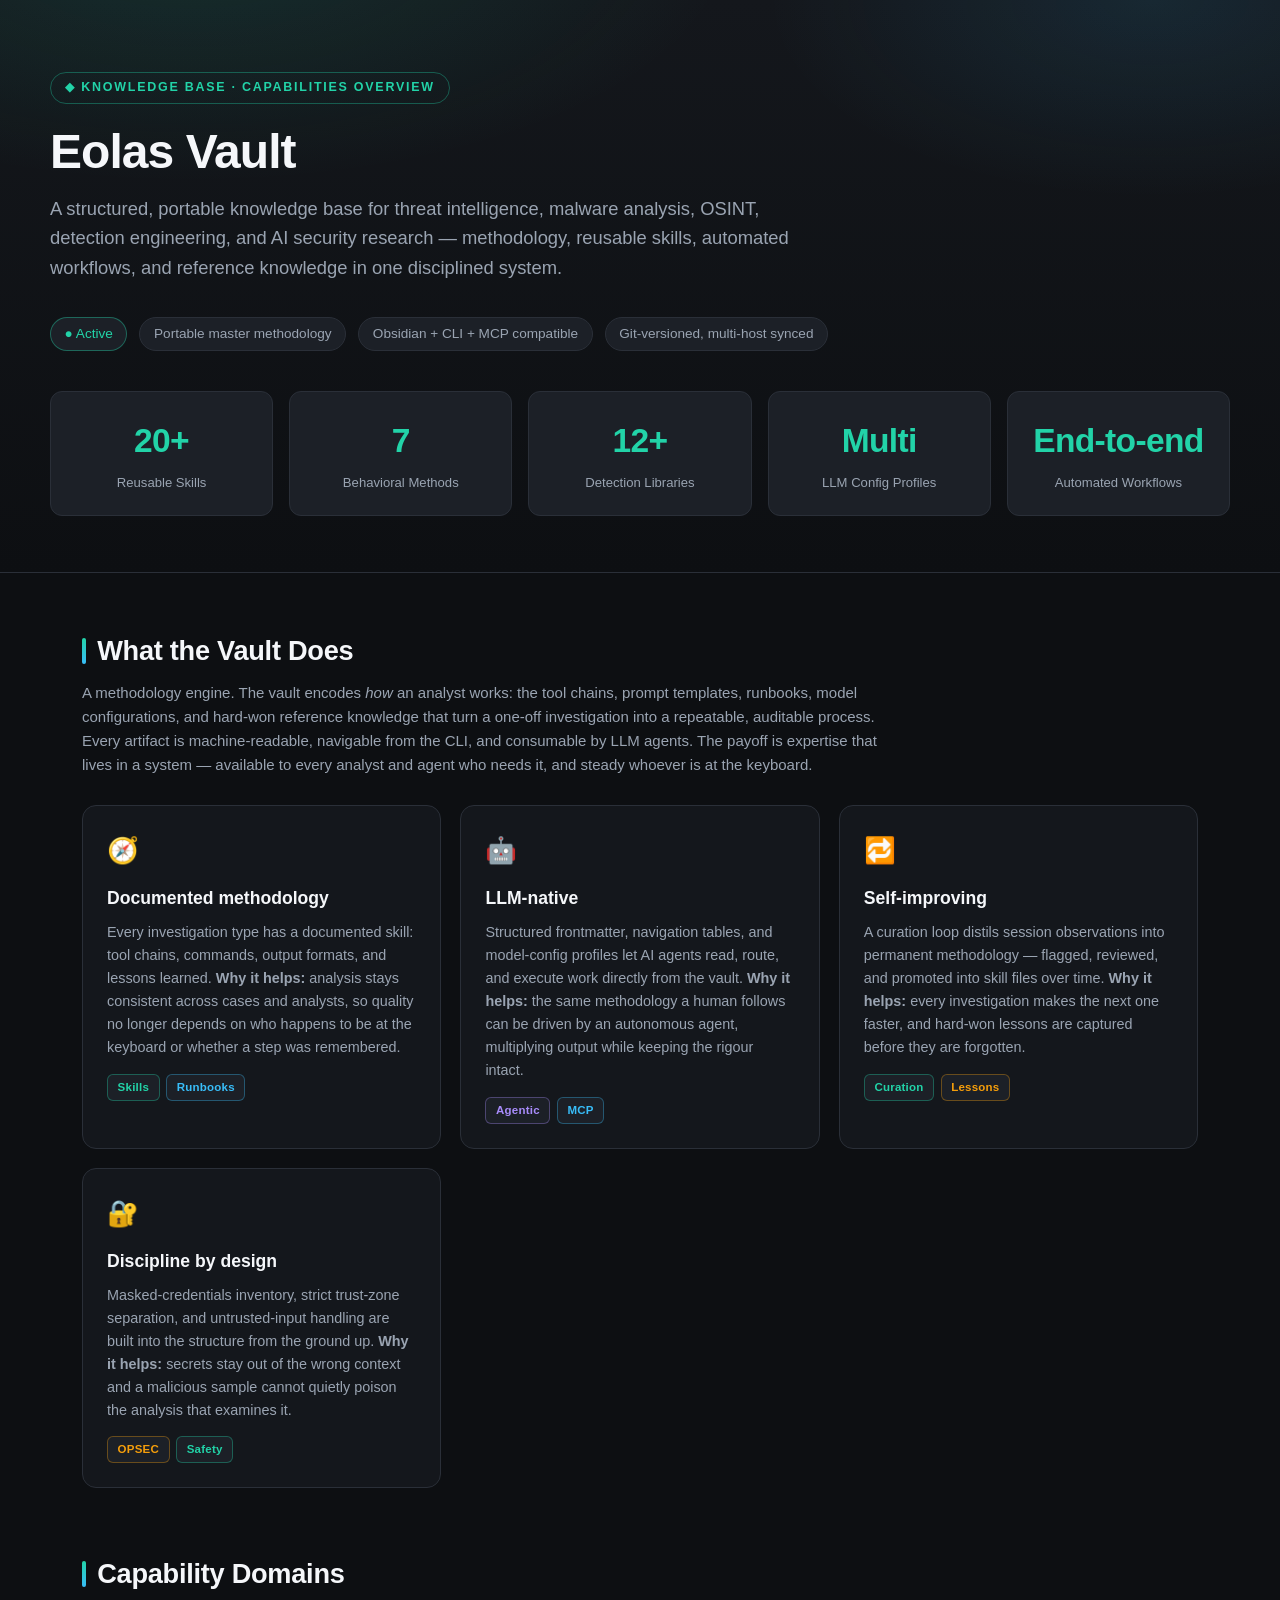
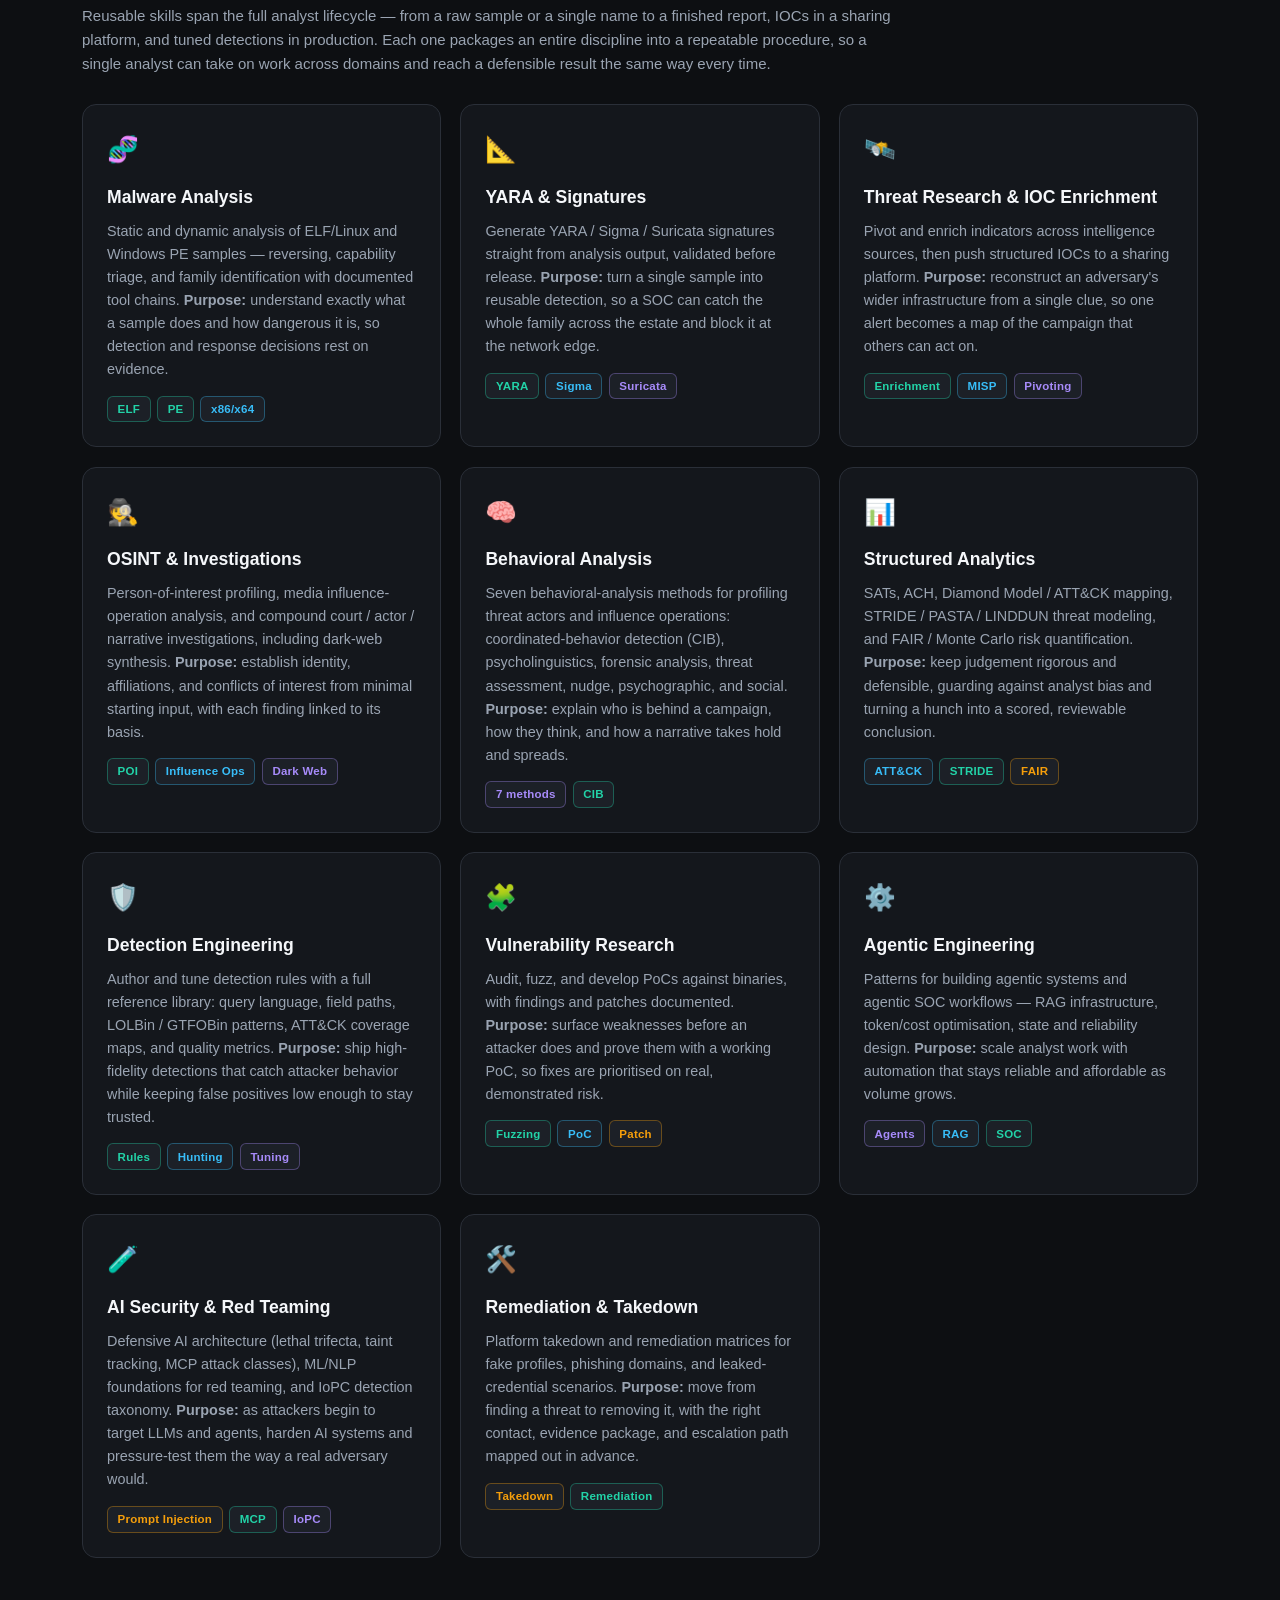
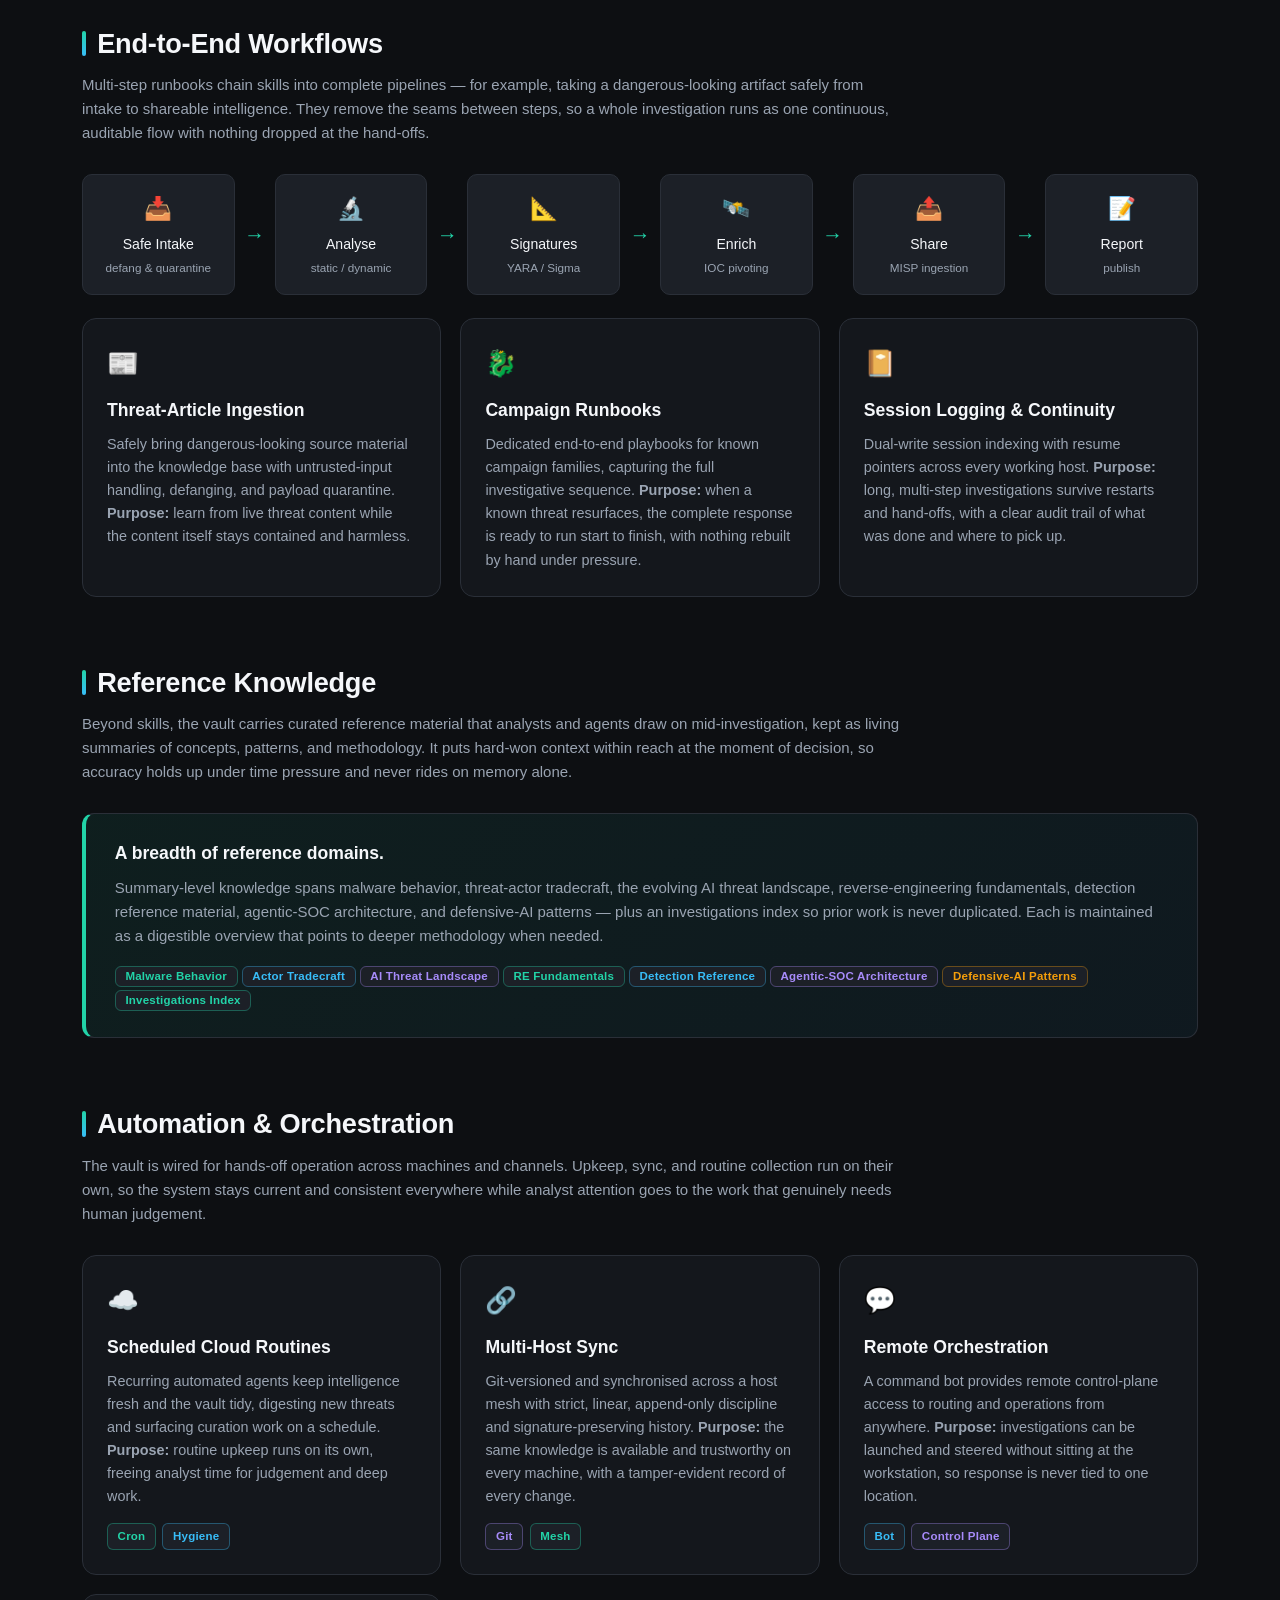
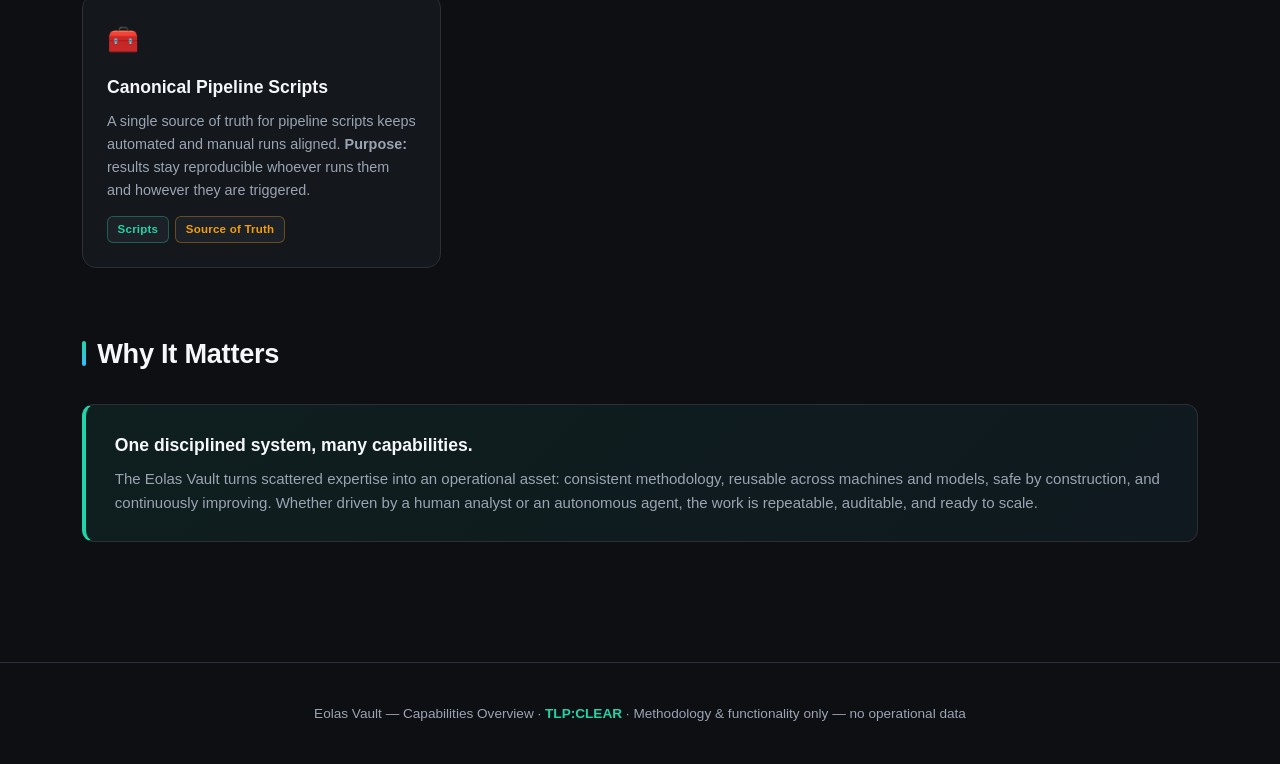
==== commit b434e8ed: "Add purpose-driven rationale to all section intros" ====
--- a/eolas-vault_capabilities.html
+++ b/eolas-vault_capabilities.html
@@ -207,7 +207,8 @@
         A methodology engine. The vault encodes <em>how</em> an analyst works:
         the tool chains, prompt templates, runbooks, model configurations, and hard-won reference knowledge
         that turn a one-off investigation into a repeatable, auditable process. Every artifact is machine-readable,
-        navigable from the CLI, and consumable by LLM agents.
+        navigable from the CLI, and consumable by LLM agents. The payoff is expertise that lives in a system —
+        available to every analyst and agent who needs it, and steady whoever is at the keyboard.
       </p>
     </div>
     <div class="card-grid">
@@ -222,7 +223,7 @@
   <section id="capabilities">
     <div class="section-head">
       <h2><span class="bar"></span>Capability Domains</h2>
-      <p>Reusable skills span the full analyst lifecycle — from a raw sample or a single name to a finished report, IOCs in a sharing platform, and tuned detections in production.</p>
+      <p>Reusable skills span the full analyst lifecycle — from a raw sample or a single name to a finished report, IOCs in a sharing platform, and tuned detections in production. Each one packages an entire discipline into a repeatable procedure, so a single analyst can take on work across domains and reach a defensible result the same way every time.</p>
     </div>
     <div class="card-grid">
       <div class="card"><span class="icon">🧬</span><h3>Malware Analysis</h3><p>Static and dynamic analysis of ELF/Linux and Windows PE samples — reversing, capability triage, and family identification with documented tool chains. <strong>Purpose:</strong> understand exactly what a sample does and how dangerous it is, so detection and response decisions rest on evidence.</p><div class="tags"><span class="tag a">ELF</span><span class="tag a">PE</span><span class="tag b">x86/x64</span></div></div>
@@ -243,7 +244,7 @@
   <section id="workflows">
     <div class="section-head">
       <h2><span class="bar"></span>End-to-End Workflows</h2>
-      <p>Multi-step runbooks chain skills into complete pipelines — for example, taking a dangerous-looking artifact safely from intake to shareable intelligence.</p>
+      <p>Multi-step runbooks chain skills into complete pipelines — for example, taking a dangerous-looking artifact safely from intake to shareable intelligence. They remove the seams between steps, so a whole investigation runs as one continuous, auditable flow with nothing dropped at the hand-offs.</p>
     </div>
     <div class="flow">
       <div class="flow-box"><span class="fi">📥</span>Safe Intake<br><small>defang & quarantine</small></div>
@@ -269,7 +270,7 @@
   <section id="knowledge">
     <div class="section-head">
       <h2><span class="bar"></span>Reference Knowledge</h2>
-      <p>Beyond skills, the vault carries curated reference material that analysts and agents draw on mid-investigation, kept as living summaries of concepts, patterns, and methodology.</p>
+      <p>Beyond skills, the vault carries curated reference material that analysts and agents draw on mid-investigation, kept as living summaries of concepts, patterns, and methodology. It puts hard-won context within reach at the moment of decision, so accuracy holds up under time pressure and never rides on memory alone.</p>
     </div>
     <div class="callout">
       <h3>A breadth of reference domains.</h3>
@@ -296,7 +297,7 @@
   <section id="automation">
     <div class="section-head">
       <h2><span class="bar"></span>Automation & Orchestration</h2>
-      <p>The vault is wired for hands-off operation across machines and channels.</p>
+      <p>The vault is wired for hands-off operation across machines and channels. Upkeep, sync, and routine collection run on their own, so the system stays current and consistent everywhere while analyst attention goes to the work that genuinely needs human judgement.</p>
     </div>
     <div class="card-grid">
       <div class="card"><span class="icon">☁️</span><h3>Scheduled Cloud Routines</h3><p>Recurring automated agents keep intelligence fresh and the vault tidy, digesting new threats and surfacing curation work on a schedule. <strong>Purpose:</strong> routine upkeep runs on its own, freeing analyst time for judgement and deep work.</p><div class="tags"><span class="tag a">Cron</span><span class="tag b">Hygiene</span></div></div>
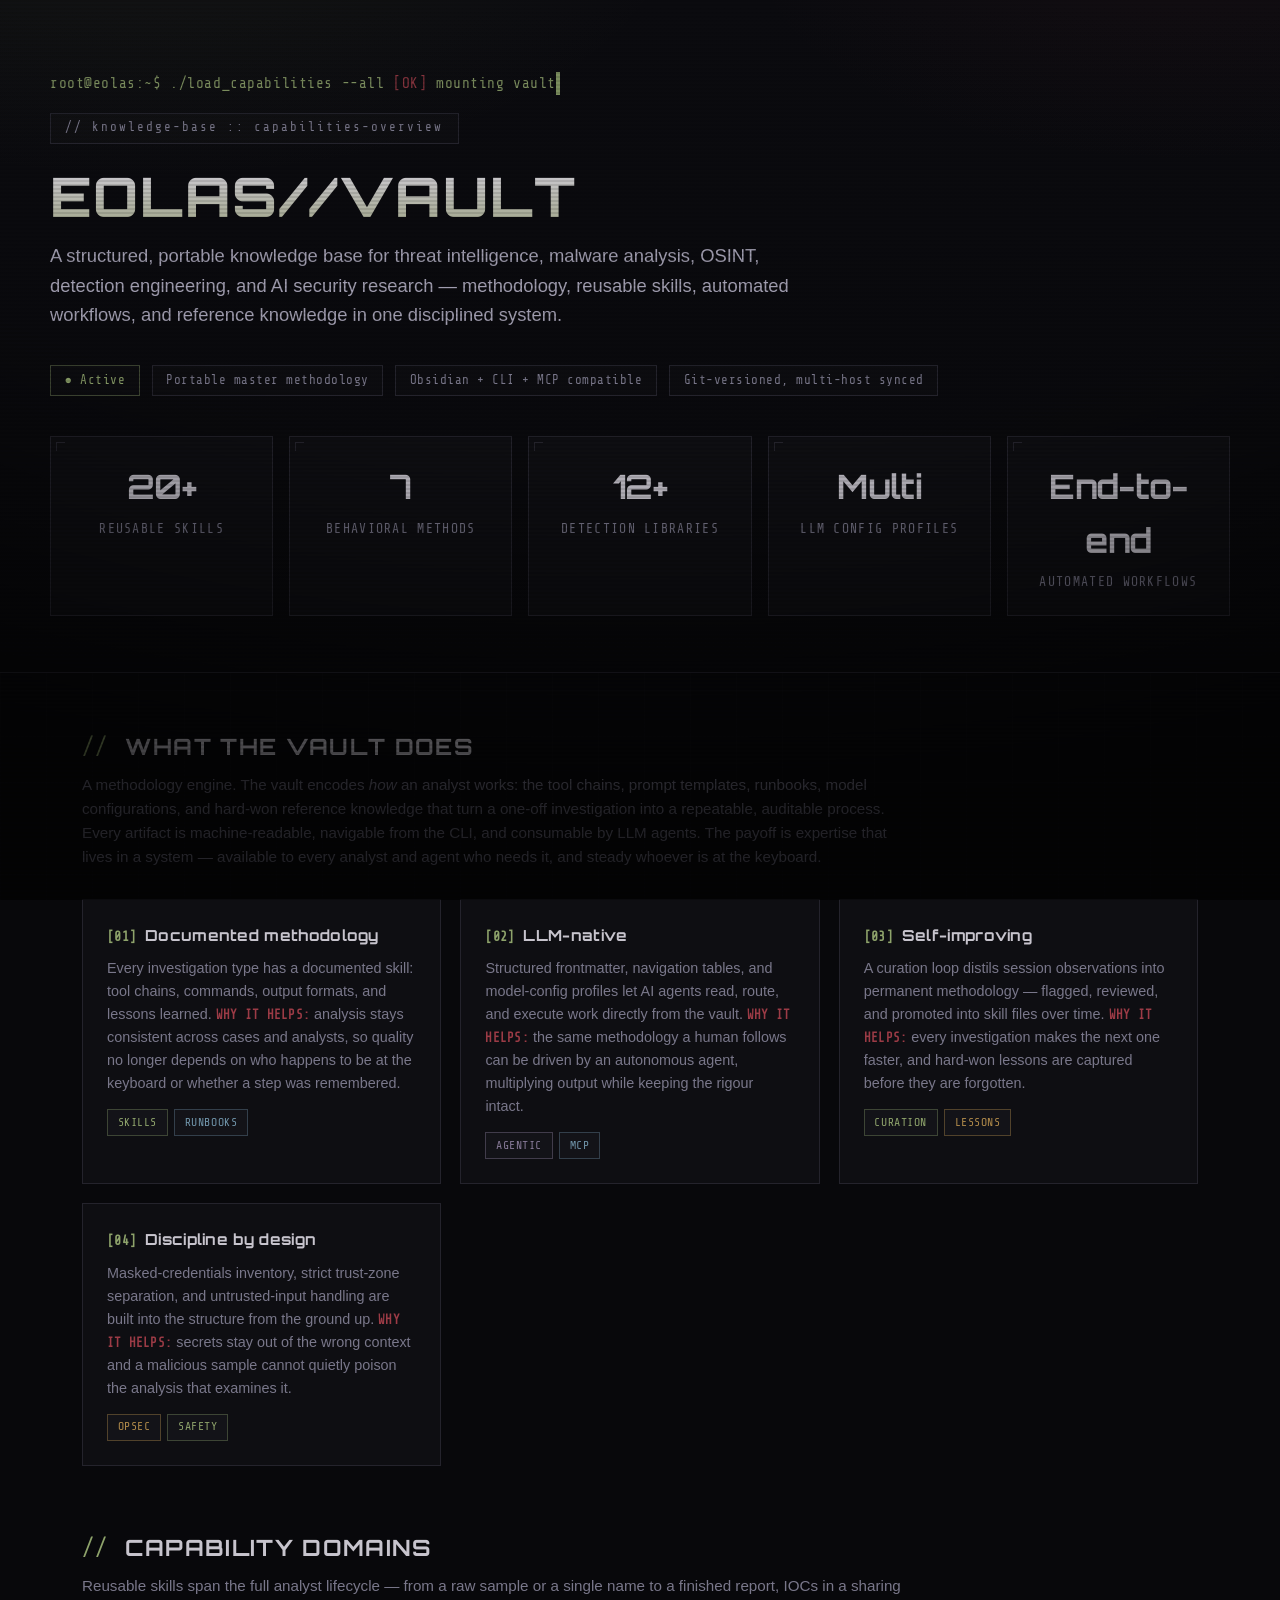
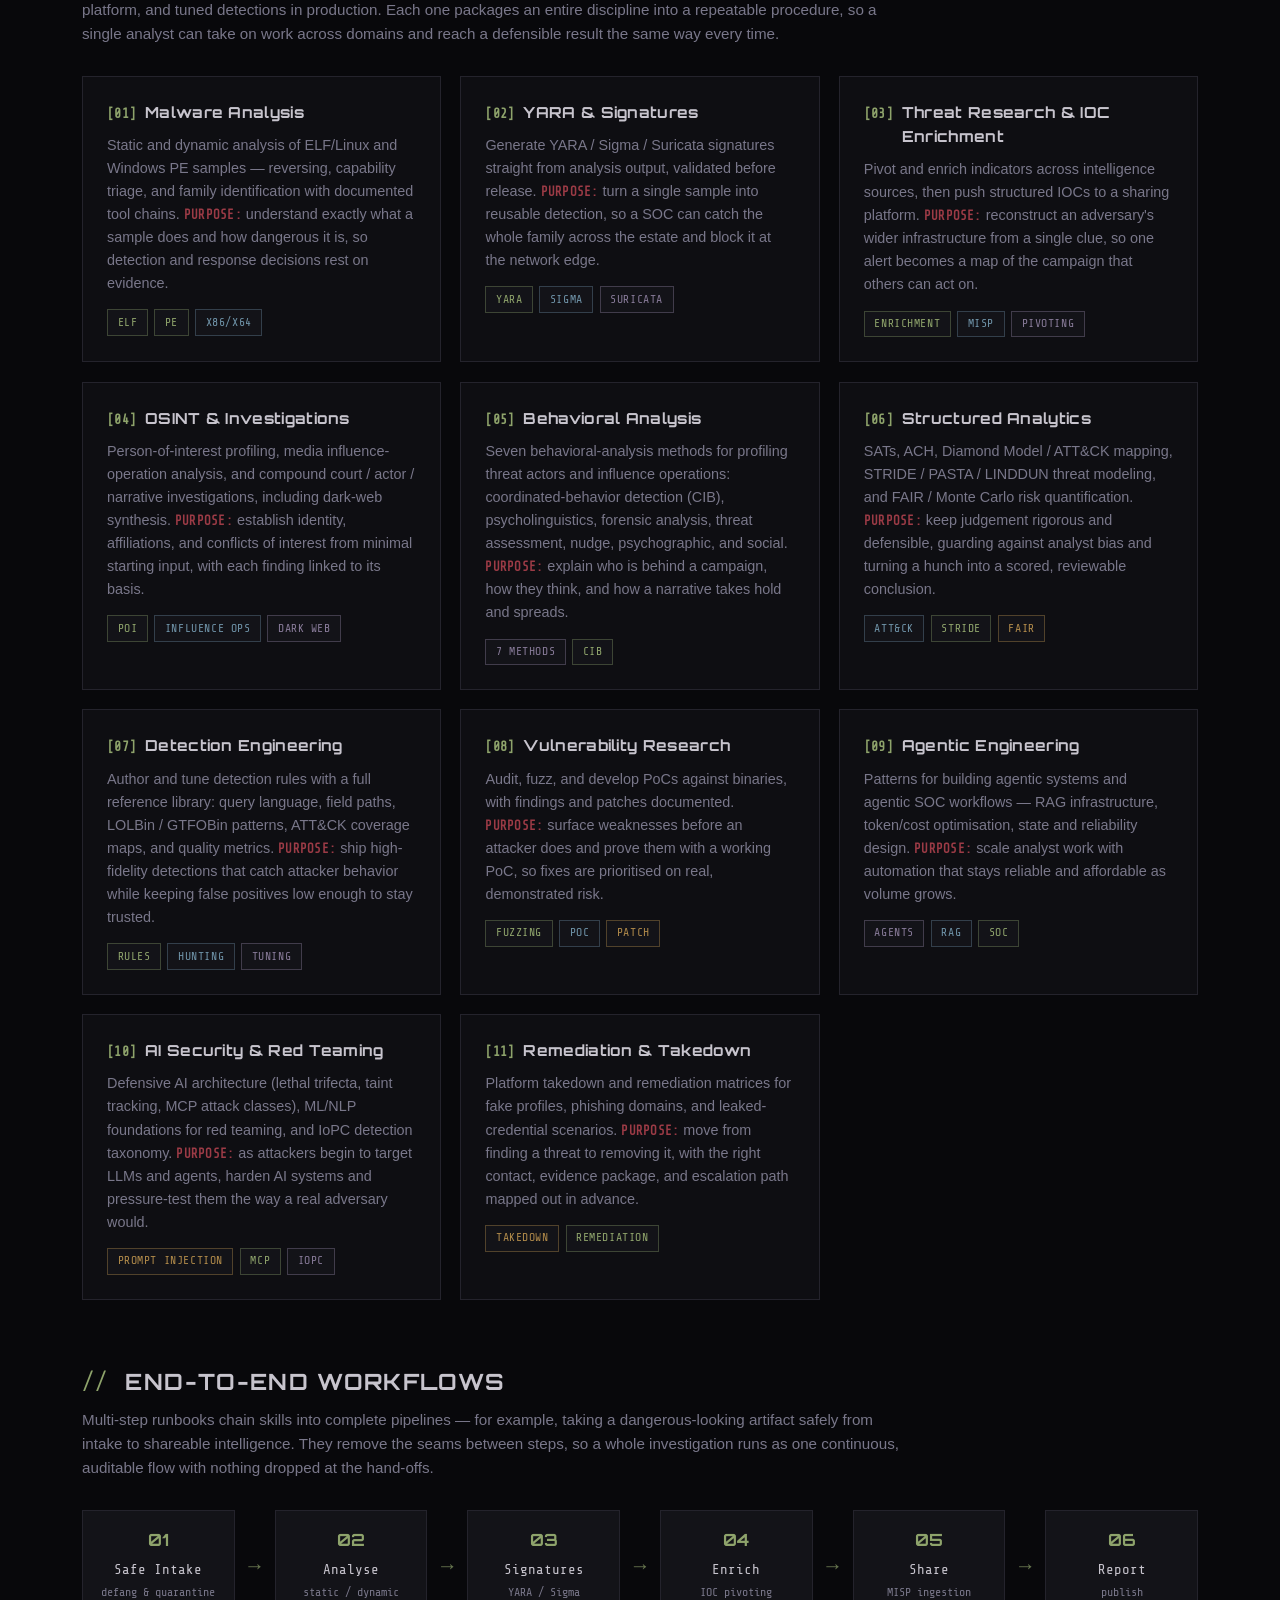
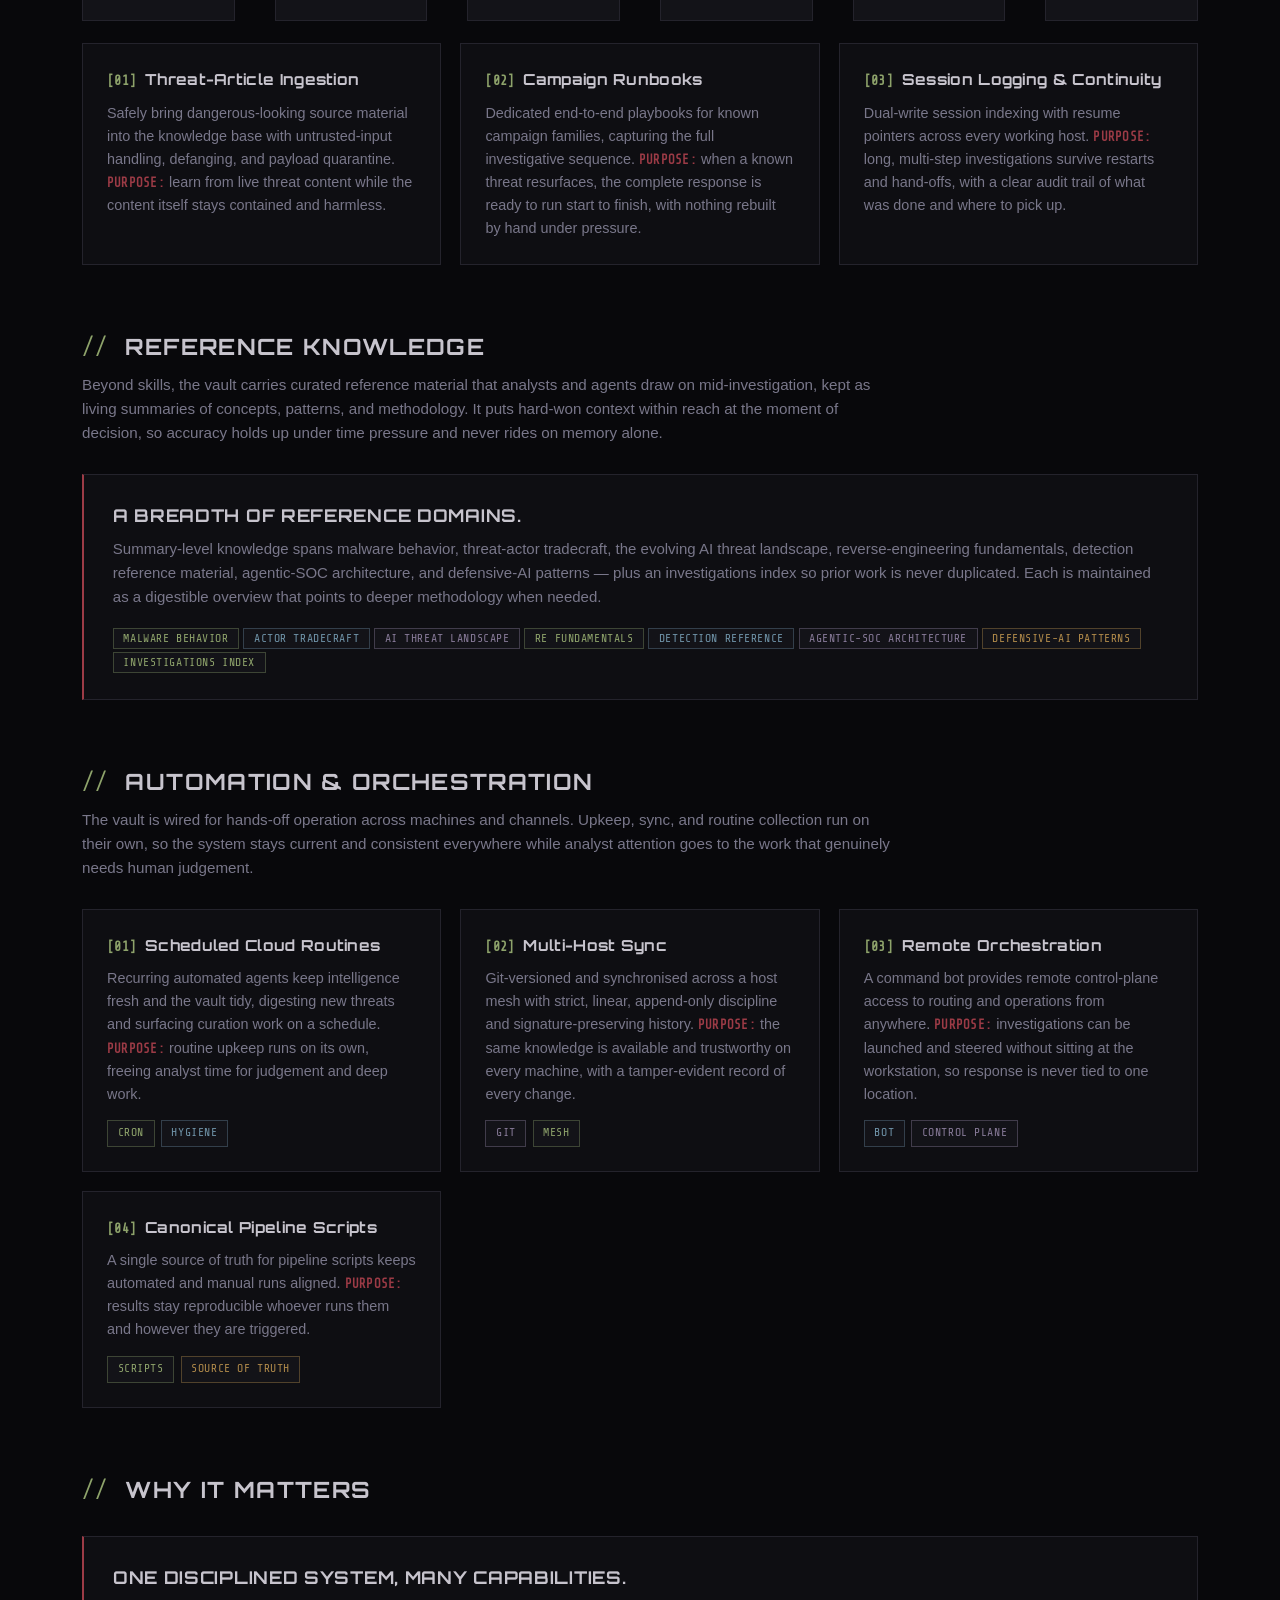
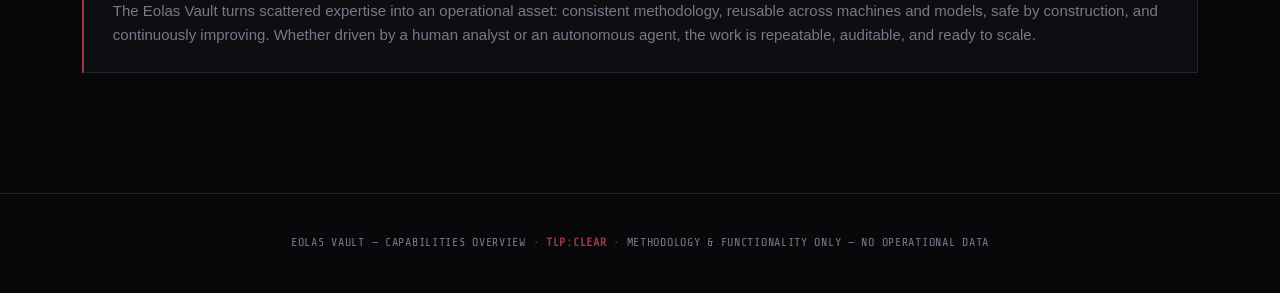
==== commit fedeaead: "Redesign overview as old-school cyber-goth CRT terminal (desaturated, no glow)" ====
--- a/eolas-vault_capabilities.html
+++ b/eolas-vault_capabilities.html
@@ -4,6 +4,9 @@
 <meta charset="UTF-8">
 <meta name="viewport" content="width=device-width, initial-scale=1.0">
 <title>Eolas Vault — Threat Intelligence & Analysis Knowledge Base</title>
+<link rel="preconnect" href="https://fonts.googleapis.com">
+<link rel="preconnect" href="https://fonts.gstatic.com" crossorigin>
+<link href="https://fonts.googleapis.com/css2?family=Orbitron:wght@600;700;800;900&family=Share+Tech+Mono&display=swap" rel="stylesheet">
 <style>
   :root {
     --bg-primary: #0d0f12;
@@ -169,13 +172,190 @@
     .stats-grid { grid-template-columns: 1fr 1fr; }
     .flow-arrow { display: none; }
   }
+
+  /* ============================================================
+     OLD-SCHOOL CYBER-GOTH // CRT TERMINAL — dark, desaturated, no glow
+     ============================================================ */
+  :root {
+    --bg-primary: #08080b;
+    --bg-secondary: #0e0e12;
+    --bg-tertiary: #131318;
+    --text-primary: #c7c4cd;     /* cool bone */
+    --text-secondary: #79778a;   /* ash */
+    --accent: #8ea36b;           /* dim phosphor olive */
+    --accent-2: #6f93a8;         /* dusty steel-blue */
+    --accent-warn: #b08a4a;      /* dim amber */
+    --accent-crit: #9c3b46;      /* oxblood */
+    --accent-purple: #877a98;    /* muted mauve */
+    --accent-blood: #9c3b46;     /* oxblood (goth) */
+    --border-color: #24232c;
+    --mono: 'Share Tech Mono', ui-monospace, 'Courier New', monospace;
+    --display: 'Orbitron', sans-serif;
+  }
+  body {
+    font-family: 'Inter', -apple-system, BlinkMacSystemFont, 'Segoe UI', Roboto, sans-serif;
+    color: var(--text-primary);
+    background-color: var(--bg-primary);
+    background-image:
+      linear-gradient(rgba(120,120,135,0.025) 1px, transparent 1px),
+      linear-gradient(90deg, rgba(120,120,135,0.025) 1px, transparent 1px);
+    background-size: 46px 46px;
+    background-attachment: fixed;
+  }
+  /* CRT scanlines + heavy vignette, no glow */
+  body::after {
+    content: ""; position: fixed; inset: 0; pointer-events: none; z-index: 9999;
+    background:
+      repeating-linear-gradient(0deg, rgba(0,0,0,0) 0, rgba(0,0,0,0) 2px, rgba(0,0,0,0.22) 3px, rgba(0,0,0,0) 4px),
+      radial-gradient(130% 90% at 50% 0%, transparent 52%, rgba(0,0,0,0.7) 100%);
+    mix-blend-mode: multiply;
+  }
+  a { color: var(--accent-2); }
+
+  header {
+    border-bottom: 1px solid var(--border-color);
+    background:
+      radial-gradient(900px 460px at 12% -14%, rgba(142,163,107,0.07), transparent 60%),
+      radial-gradient(760px 400px at 92% -10%, rgba(156,59,70,0.06), transparent 58%),
+      linear-gradient(180deg, #0b0b0f 0%, var(--bg-primary) 100%);
+  }
+  .boot {
+    font-family: var(--mono); font-size: 0.9rem; color: var(--accent);
+    letter-spacing: 0.04em; margin-bottom: 1.1rem; opacity: 0.85;
+  }
+  .boot .err { color: var(--accent-blood); }
+  .cursor { display: inline-block; width: 0.55ch; background: var(--accent); color: var(--accent);
+    animation: blink 1.05s steps(1) infinite; }
+  @keyframes blink { 0%,49% { opacity: 0.9; } 50%,100% { opacity: 0; } }
+
+  .eyebrow {
+    font-family: var(--mono); color: var(--text-secondary);
+    border: 1px solid var(--border-color); border-radius: 0;
+    text-transform: lowercase; letter-spacing: 0.16em; font-weight: 400;
+    background: rgba(255,255,255,0.012);
+  }
+  .title {
+    font-family: var(--display); font-weight: 800;
+    letter-spacing: 0.04em; text-transform: uppercase; font-size: 3.4rem;
+    background: linear-gradient(180deg, #cfccd6 0%, #9aa07f 120%);
+    -webkit-background-clip: text; background-clip: text; color: transparent;
+  }
+  /* subtle desaturated chromatic-split, no bloom */
+  .glitch { position: relative; }
+  .glitch::before, .glitch::after {
+    content: attr(data-text); position: absolute; left: 0; top: 0; width: 100%;
+    font-family: var(--display); font-weight: 800; text-transform: uppercase;
+    letter-spacing: 0.04em; pointer-events: none; opacity: 0;
+  }
+  .glitch::before { color: var(--accent-blood); animation: glitch-a 5.5s infinite; }
+  .glitch::after  { color: var(--accent-2); animation: glitch-b 5.5s infinite; }
+  @keyframes glitch-a {
+    0%,92%,100% { opacity: 0; transform: translate(0,0); clip-path: inset(0 0 0 0); }
+    93% { opacity: 0.5; transform: translate(-2px,0); clip-path: inset(12% 0 58% 0); }
+    96% { opacity: 0.5; transform: translate(2px,0); clip-path: inset(64% 0 12% 0); }
+  }
+  @keyframes glitch-b {
+    0%,90%,100% { opacity: 0; transform: translate(0,0); clip-path: inset(0 0 0 0); }
+    91% { opacity: 0.45; transform: translate(2px,0); clip-path: inset(46% 0 32% 0); }
+    95% { opacity: 0.45; transform: translate(-2px,0); clip-path: inset(24% 0 52% 0); }
+  }
+  .subtitle { color: #a09daf; }
+
+  .pill {
+    font-family: var(--mono); font-size: 0.78rem; letter-spacing: 0.04em;
+    background: rgba(255,255,255,0.012); border: 1px solid var(--border-color); border-radius: 0;
+    color: var(--text-secondary);
+  }
+  .pill.green { color: var(--accent); border-color: rgba(142,163,107,0.4); }
+
+  .stat-card {
+    background: var(--bg-secondary);
+    border: 1px solid var(--border-color); border-radius: 0; position: relative;
+  }
+  .stat-card::before {
+    content: ""; position: absolute; top: 5px; left: 5px; width: 8px; height: 8px;
+    border-top: 1px solid var(--border-color); border-left: 1px solid var(--border-color);
+  }
+  .stat-card:hover { border-color: var(--accent); transform: none; }
+  .stat-number { font-family: var(--display); font-weight: 700; color: var(--text-primary); }
+  .stat-label { font-family: var(--mono); text-transform: uppercase; letter-spacing: 0.1em; color: var(--text-secondary); }
+
+  .section-head h2 {
+    font-family: var(--display); font-weight: 700; text-transform: uppercase; letter-spacing: 0.06em;
+    font-size: 1.4rem; color: var(--text-primary);
+  }
+  .section-head h2::before {
+    content: "//"; color: var(--accent); font-family: var(--mono); margin-right: 0.35rem; font-weight: 400;
+  }
+  .section-head .bar { display: none; }
+  .section-head p { font-size: 0.95rem; }
+
+  /* numbered capability slots, no emoji, no glow */
+  .card-grid { counter-reset: slot; }
+  .card .icon, .flow-box .fi, .domain-item .di { display: none; }
+  .card {
+    background: var(--bg-secondary);
+    border: 1px solid var(--border-color); border-radius: 0;
+  }
+  .card h3 {
+    font-family: var(--display); font-weight: 700; font-size: 0.95rem; letter-spacing: 0.02em;
+    color: var(--text-primary); display: flex; align-items: baseline; gap: 0.55rem;
+  }
+  .card h3::before {
+    counter-increment: slot; content: "[" counter(slot, decimal-leading-zero) "]";
+    font-family: var(--mono); font-size: 0.82rem; color: var(--accent); flex-shrink: 0;
+  }
+  .card::before { background: var(--accent); height: 1px; box-shadow: none; opacity: 0; }
+  .card::after {
+    content: ""; position: absolute; bottom: 7px; right: 7px; width: 9px; height: 9px;
+    border-bottom: 1px solid var(--accent); border-right: 1px solid var(--accent);
+    opacity: 0; transition: opacity .15s ease;
+  }
+  .card:hover { transform: none; border-color: var(--accent); box-shadow: none; }
+  .card:hover::before { opacity: 0.8; }
+  .card:hover::after { opacity: 0.6; }
+  .card p strong { color: var(--accent-blood); font-family: var(--mono); letter-spacing: 0.02em; text-transform: uppercase; font-size: 0.86em; }
+
+  .tag { font-family: var(--mono); text-transform: uppercase; border-radius: 0; letter-spacing: 0.05em; font-weight: 400; }
+  .tag.a { color: var(--accent); border-color: rgba(142,163,107,0.35); }
+  .tag.b { color: var(--accent-2); border-color: rgba(111,147,168,0.35); }
+  .tag.c { color: var(--accent-purple); border-color: rgba(135,122,152,0.4); }
+  .tag.w { color: var(--accent-warn); border-color: rgba(176,138,74,0.4); }
+
+  .flow { counter-reset: step; }
+  .flow-box { background: var(--bg-tertiary); border: 1px solid var(--border-color); border-radius: 0; font-family: var(--mono); }
+  .flow-box::before {
+    counter-increment: step; content: counter(step, decimal-leading-zero);
+    display: block; font-family: var(--display); font-weight: 700; color: var(--accent);
+    font-size: 1.05rem; margin-bottom: 0.35rem;
+  }
+  .flow-arrow { color: var(--accent); opacity: 0.7; }
+
+  .domain-item { background: var(--bg-secondary); border: 1px solid var(--border-color); border-radius: 0; }
+
+  .callout {
+    background: var(--bg-secondary);
+    border: 1px solid var(--border-color); border-left: 2px solid var(--accent-blood);
+    border-radius: 0; box-shadow: none;
+  }
+  .callout h3 { font-family: var(--display); font-weight: 700; text-transform: uppercase; letter-spacing: 0.04em; color: var(--text-primary); }
+
+  footer {
+    border-top: 1px solid var(--border-color);
+    font-family: var(--mono); letter-spacing: 0.06em; text-transform: uppercase; font-size: 0.74rem;
+    color: var(--text-secondary);
+  }
+  footer .tlp { color: var(--accent-blood); }
+
+  @media (max-width: 768px) { .title { font-size: 2.3rem; } }
 </style>
 </head>
 <body>
 <header>
   <div class="header-inner">
-    <span class="eyebrow">◆ Knowledge Base · Capabilities Overview</span>
-    <h1 class="title">Eolas Vault</h1>
+    <div class="boot">root@eolas:~$ ./load_capabilities --all <span class="err">[OK]</span> mounting vault<span class="cursor">&nbsp;</span></div>
+    <span class="eyebrow">// knowledge-base :: capabilities-overview</span>
+    <h1 class="title glitch" data-text="EOLAS//VAULT">EOLAS//VAULT</h1>
     <p class="subtitle">
       A structured, portable knowledge base for threat intelligence, malware analysis,
       OSINT, detection engineering, and AI security research — methodology, reusable skills,
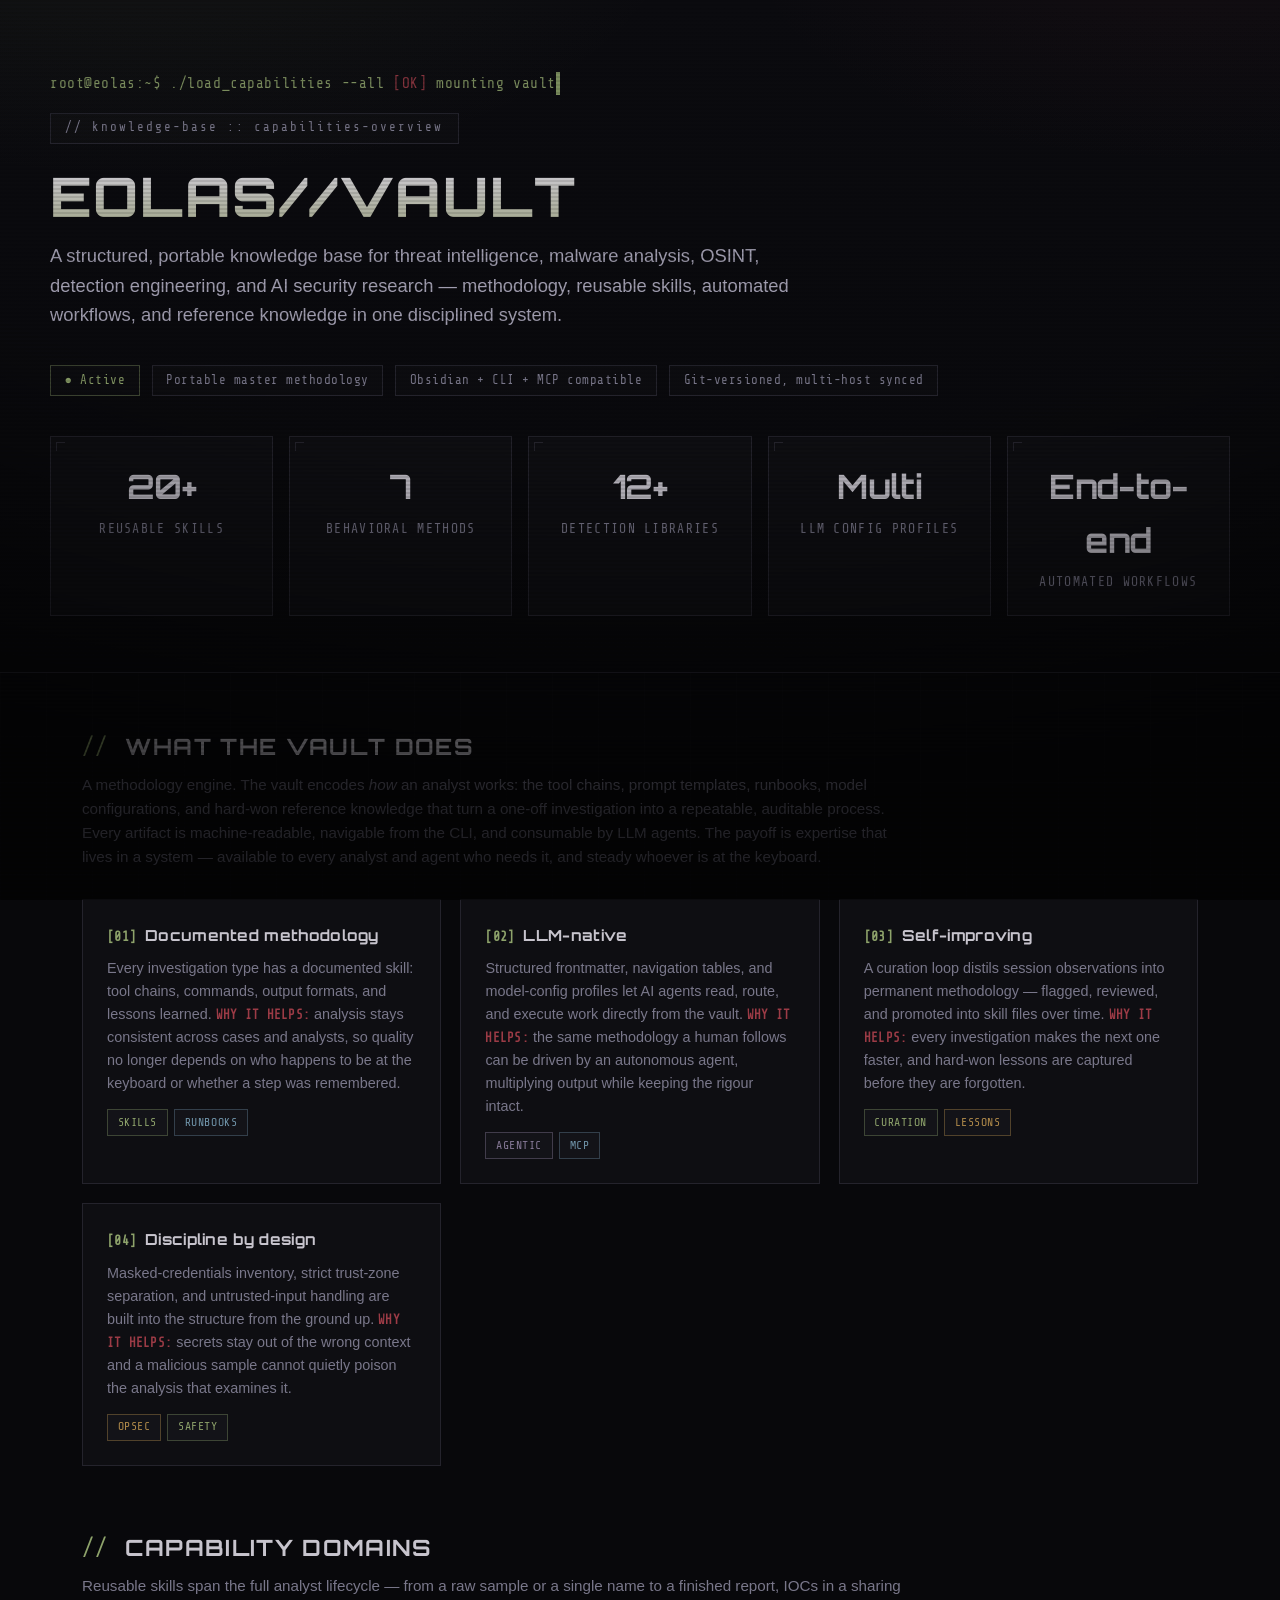
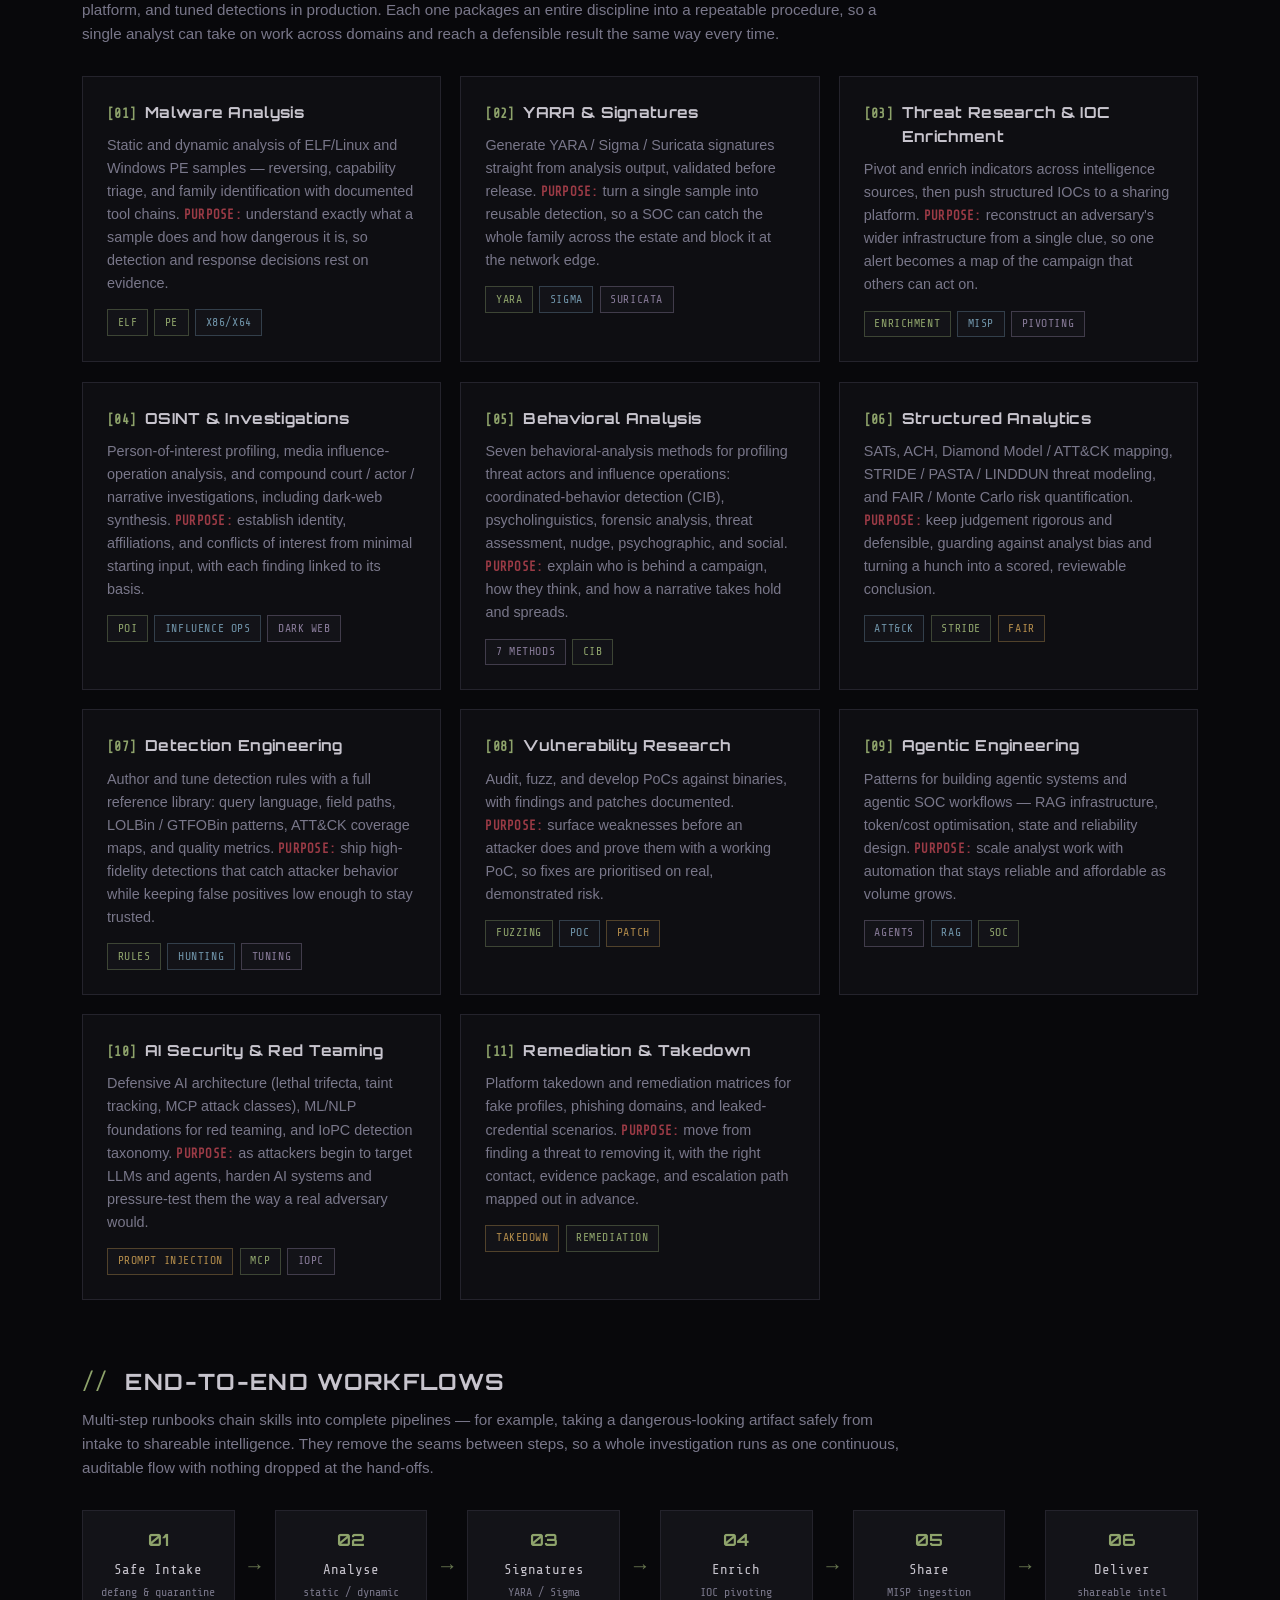
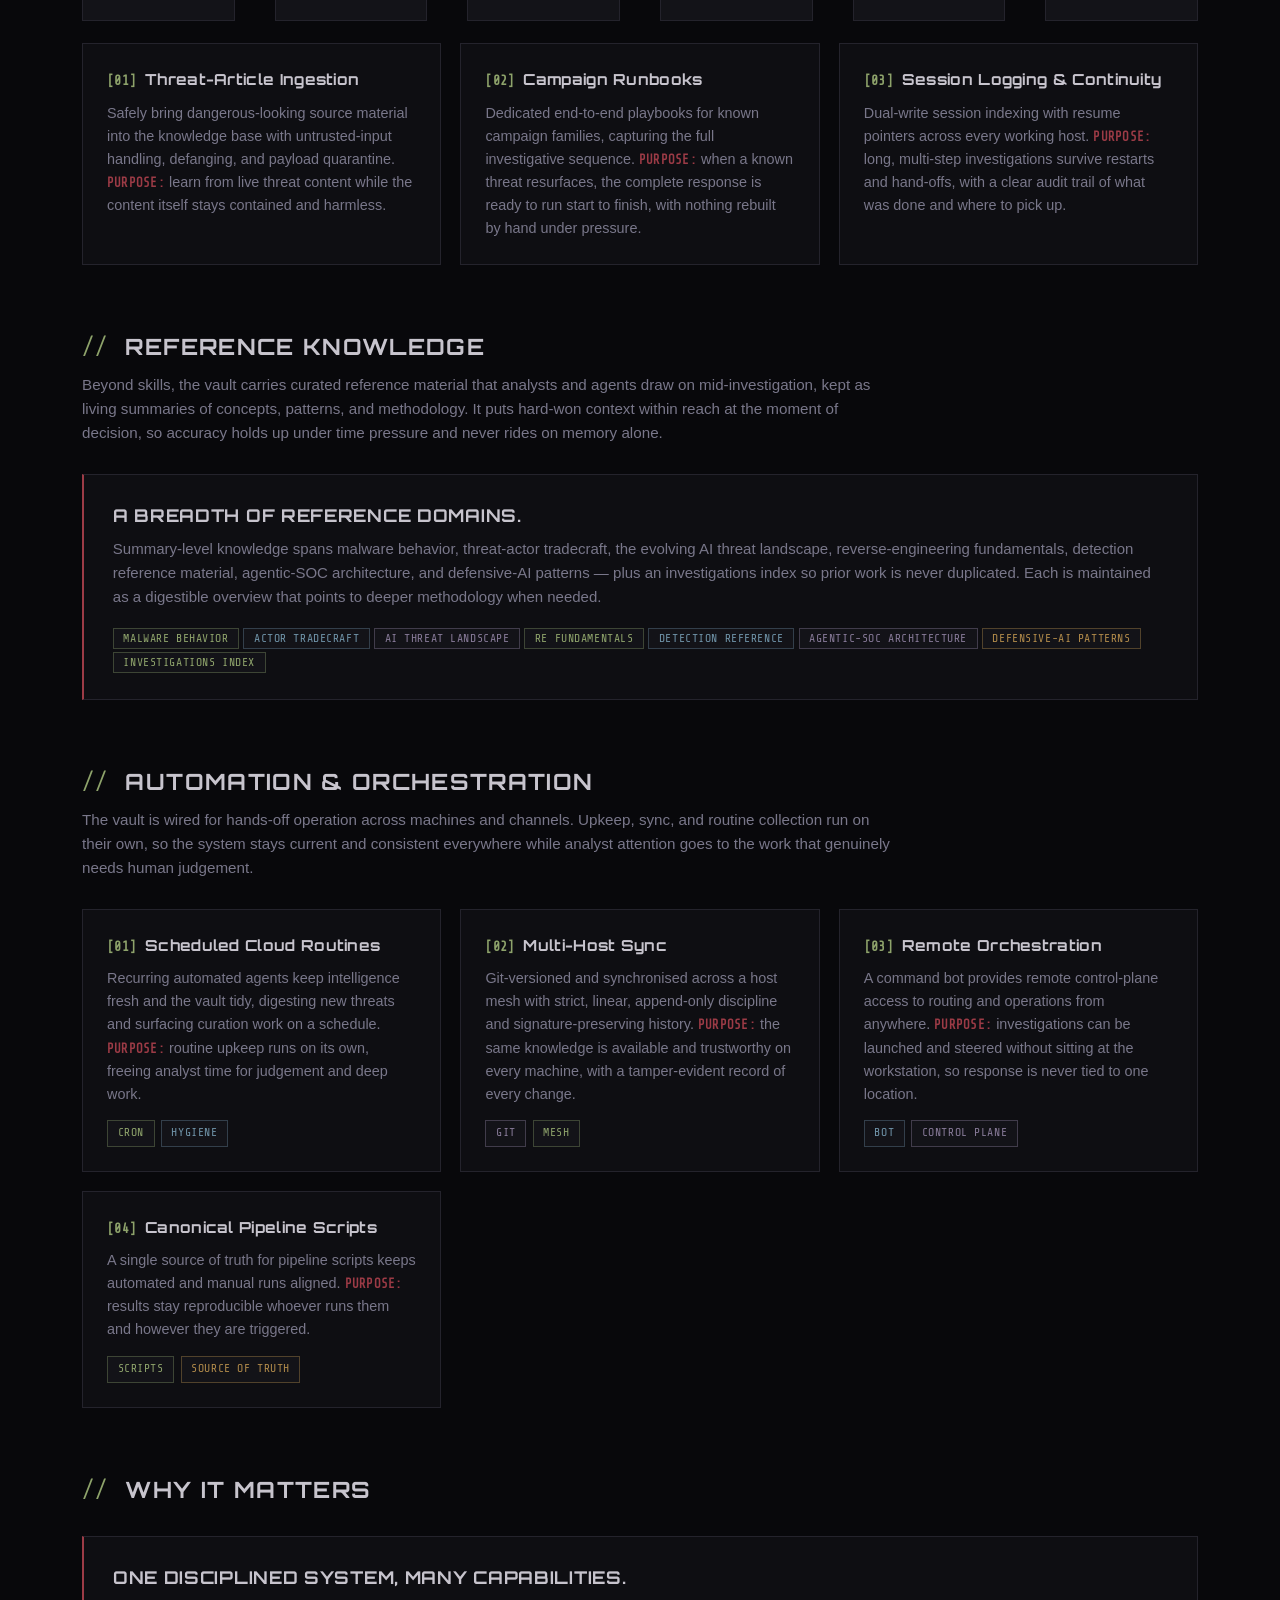
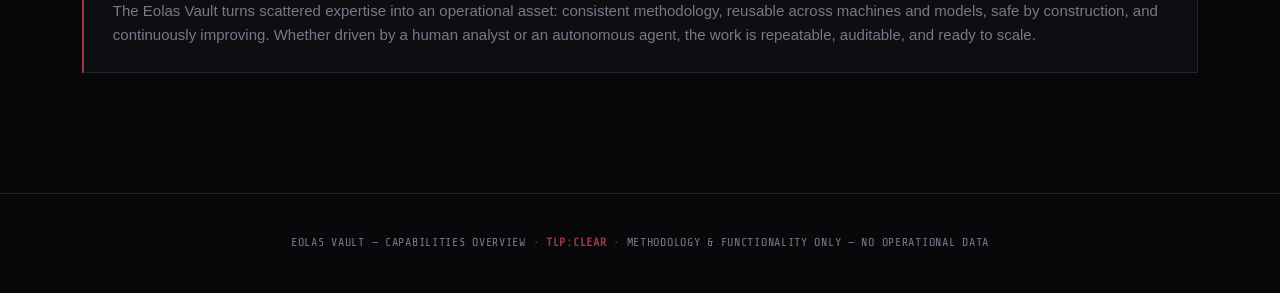
==== commit 2b33588c: "Relabel final workflow step: Report/publish -> Deliver/shareable intel" ====
--- a/eolas-vault_capabilities.html
+++ b/eolas-vault_capabilities.html
@@ -437,7 +437,7 @@
       <div class="flow-arrow">→</div>
       <div class="flow-box"><span class="fi">📤</span>Share<br><small>MISP ingestion</small></div>
       <div class="flow-arrow">→</div>
-      <div class="flow-box"><span class="fi">📝</span>Report<br><small>publish</small></div>
+      <div class="flow-box"><span class="fi">📝</span>Deliver<br><small>shareable intel</small></div>
     </div>
     <div class="card-grid" style="margin-top:1.4rem;">
       <div class="card"><span class="icon">📰</span><h3>Threat-Article Ingestion</h3><p>Safely bring dangerous-looking source material into the knowledge base with untrusted-input handling, defanging, and payload quarantine. <strong>Purpose:</strong> learn from live threat content while the content itself stays contained and harmless.</p></div>
